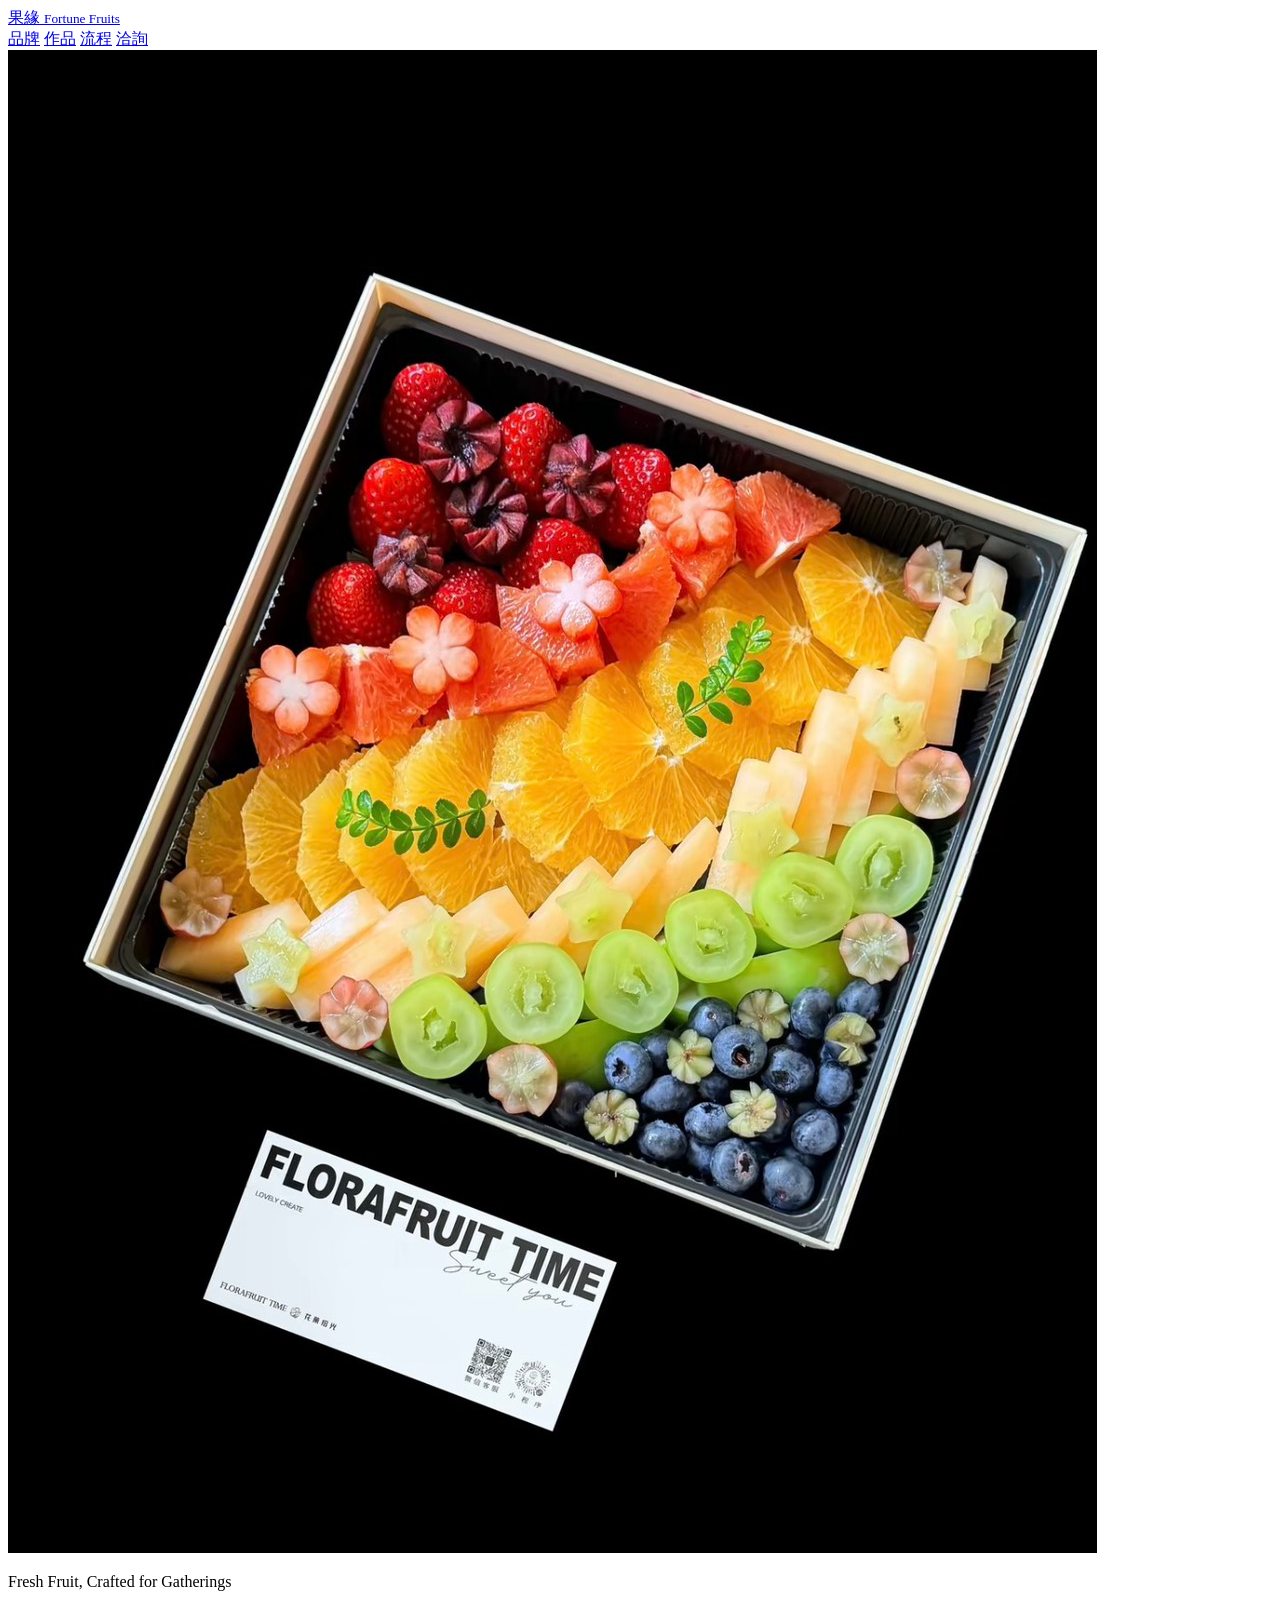
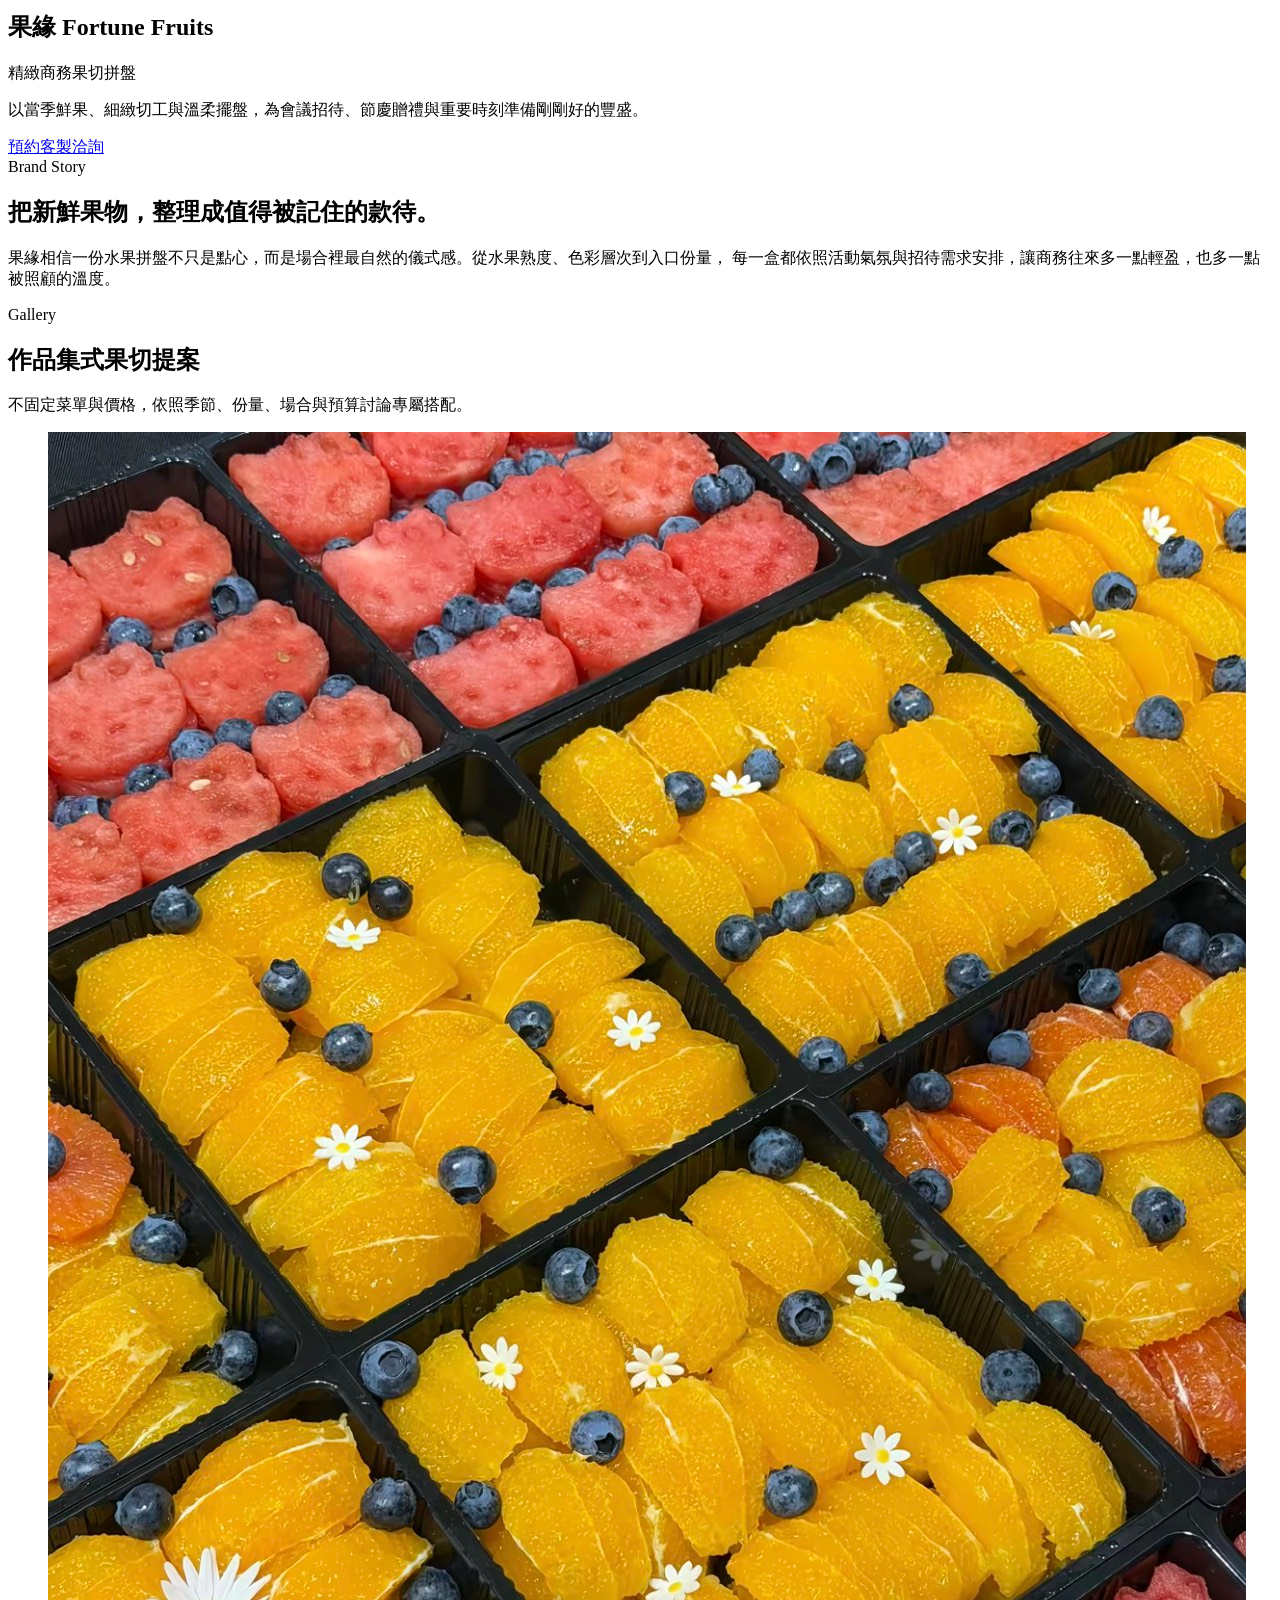
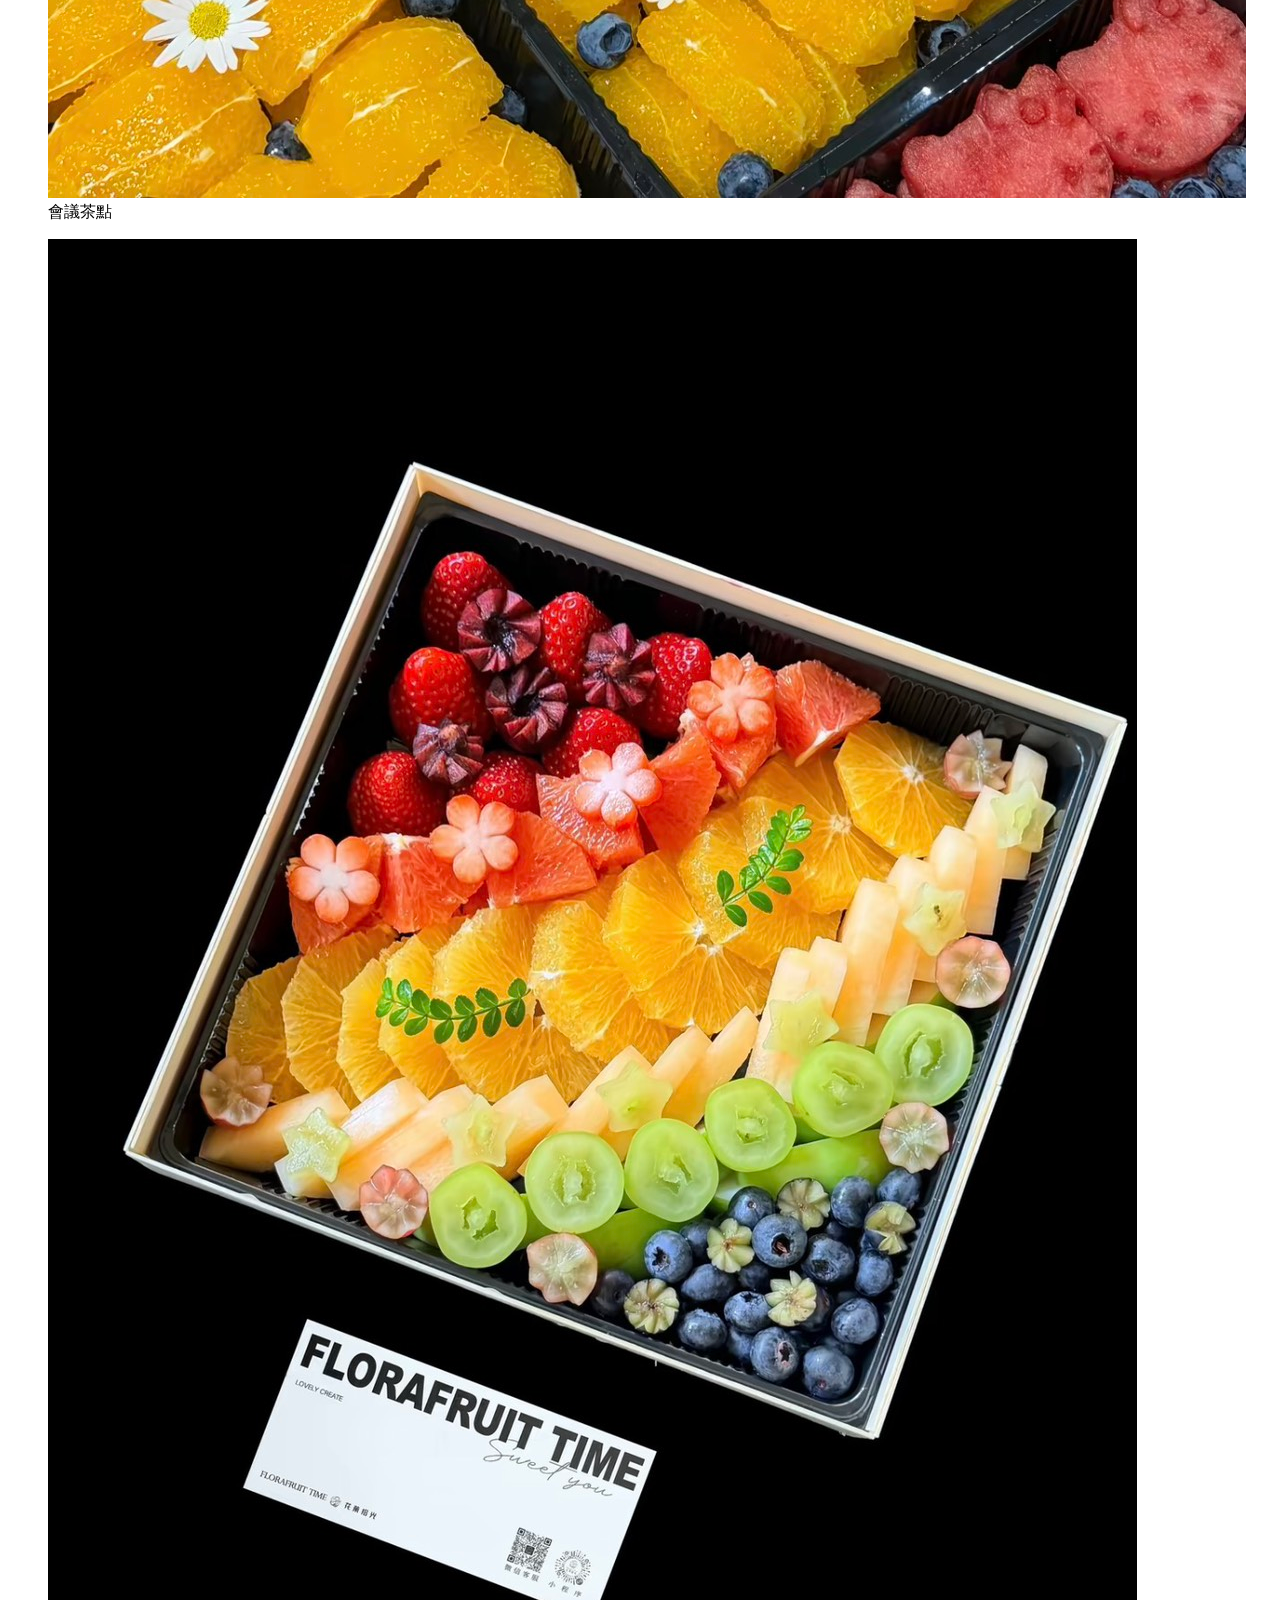
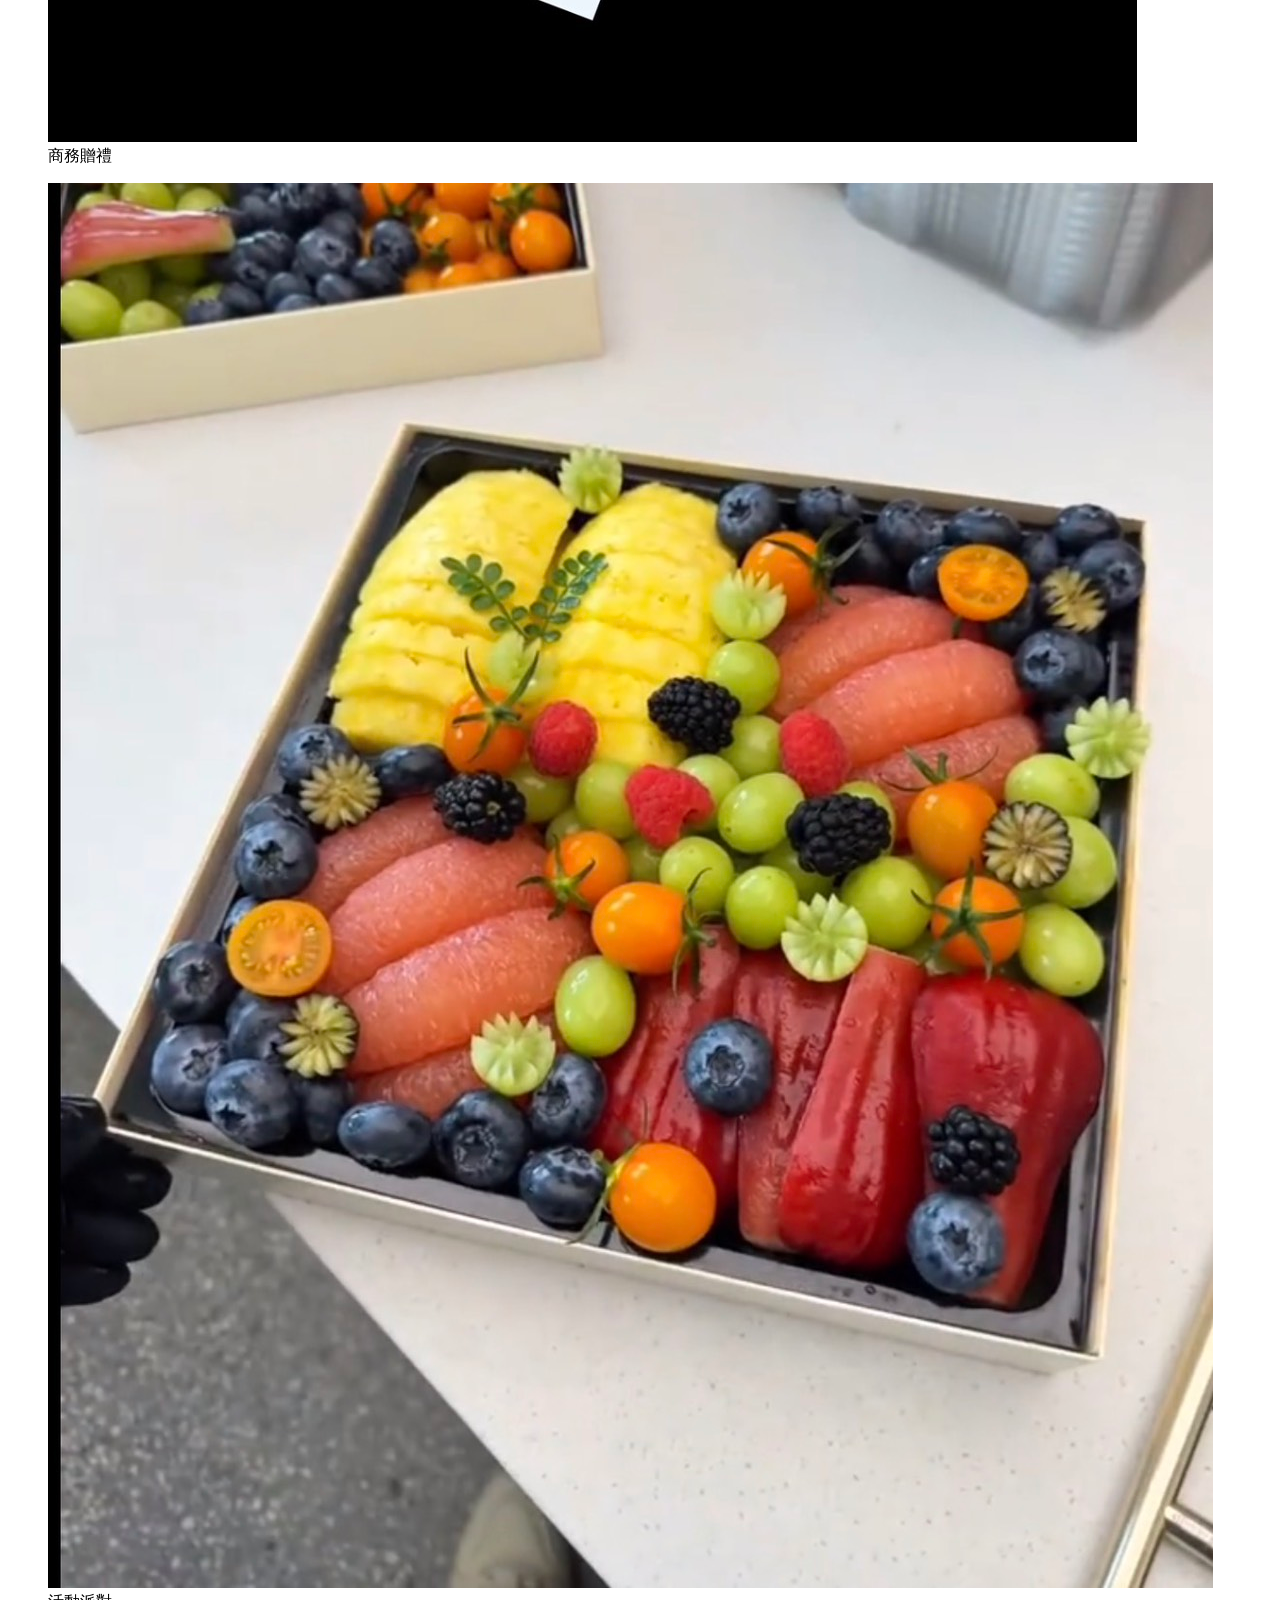
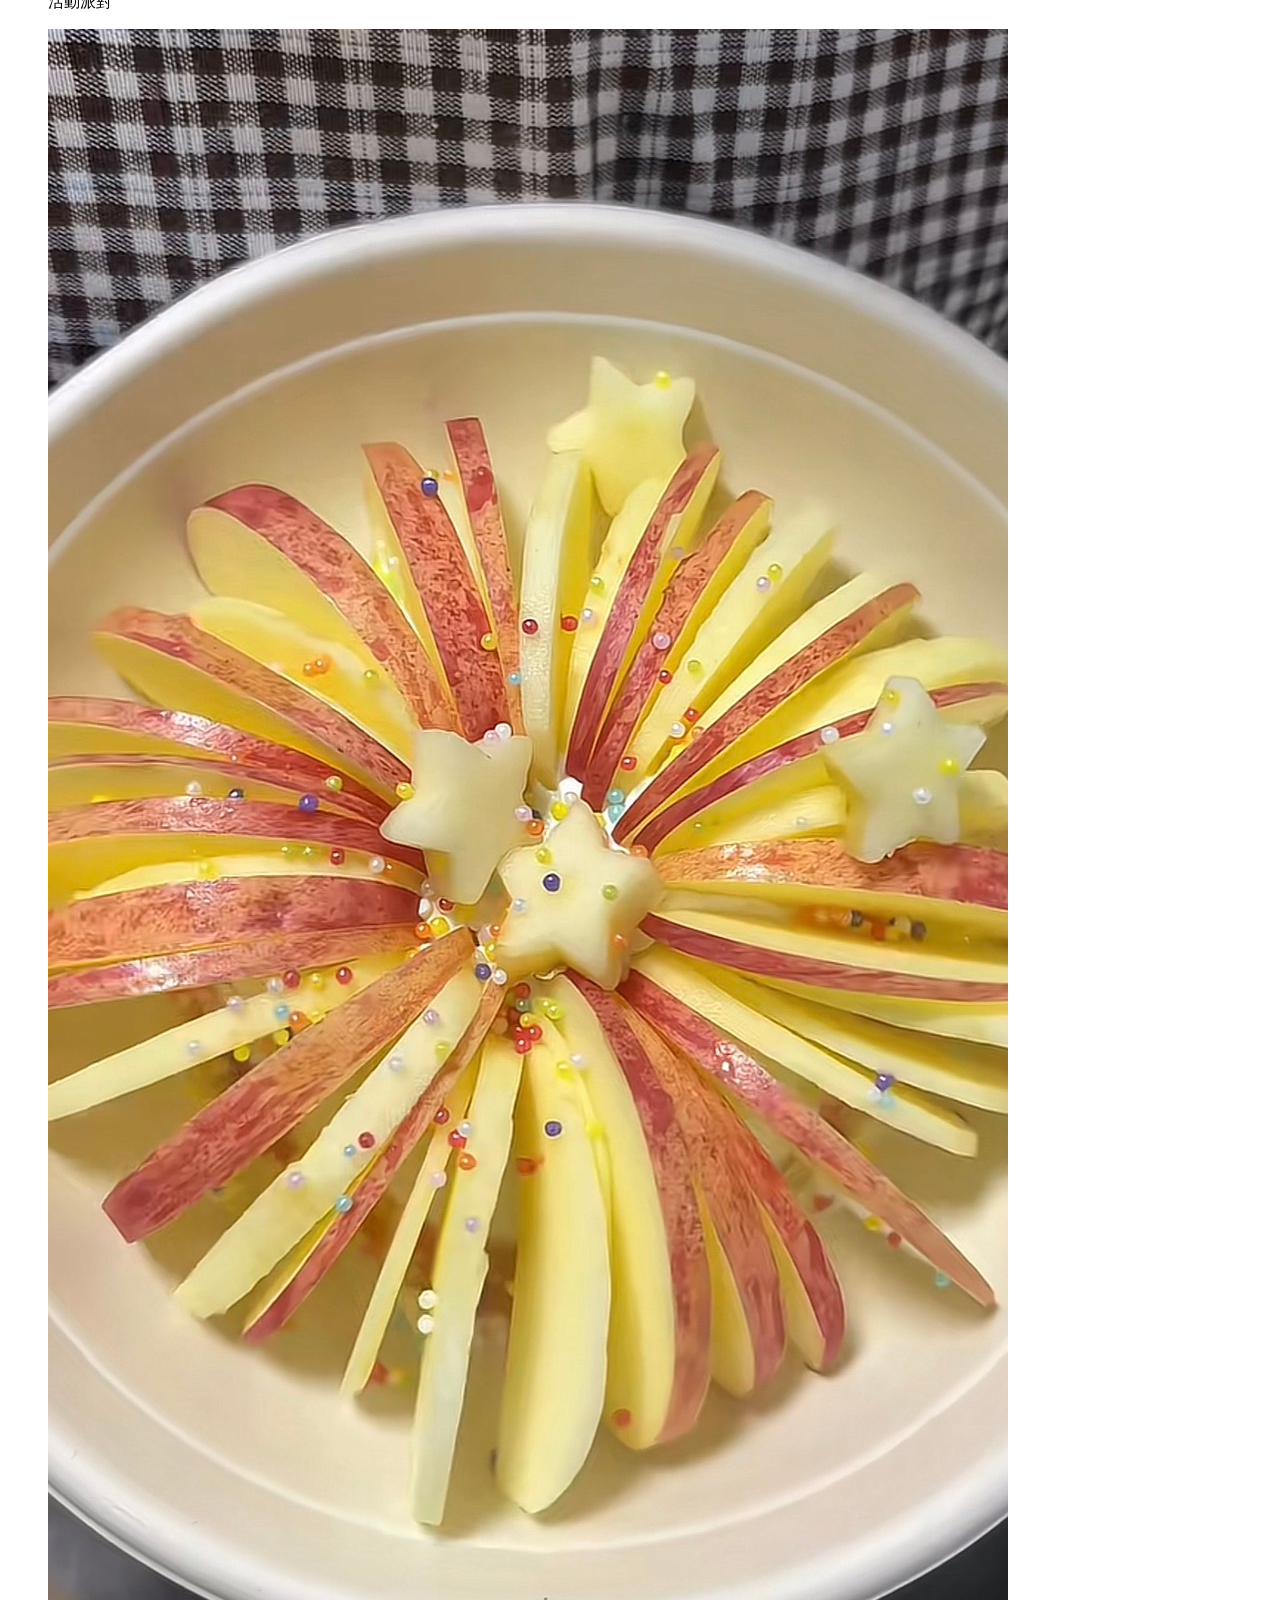
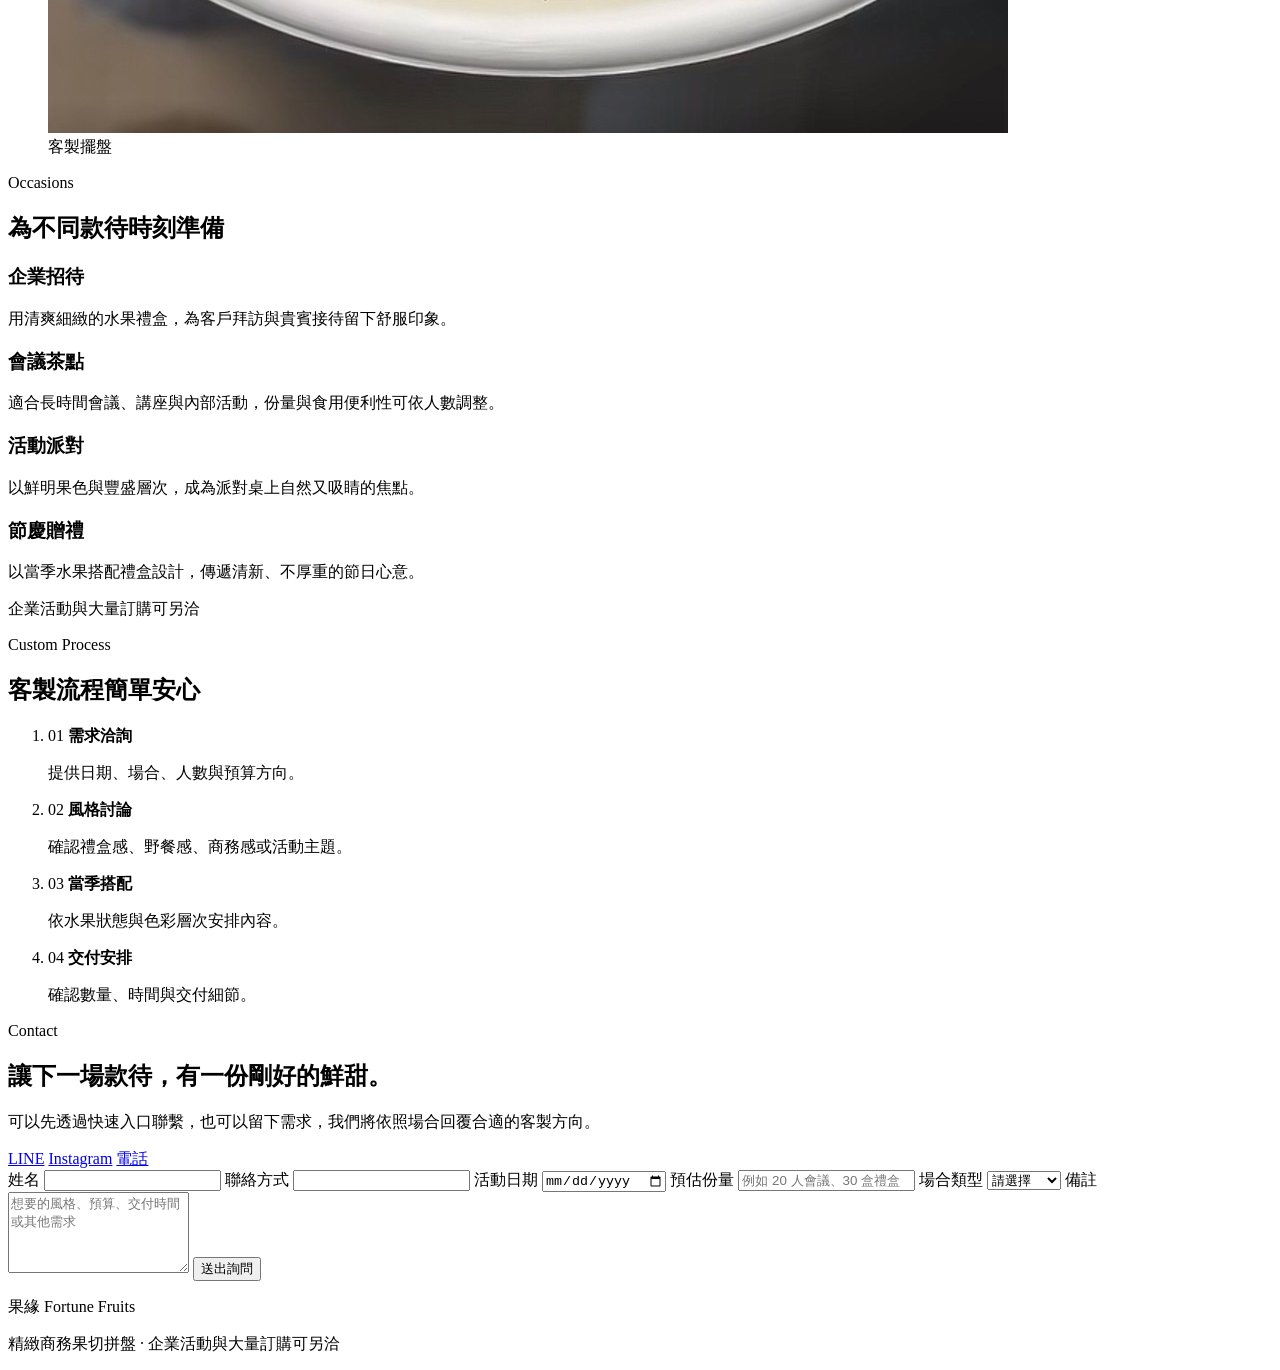
==== index.html @ 857eb334 "feat: add Fortune Fruits page structure" ====
<!doctype html>
<html lang="zh-Hant">
  <head>
    <meta charset="utf-8" />
    <meta name="viewport" content="width=device-width, initial-scale=1" />
    <meta
      name="description"
      content="果緣 Fortune Fruits 提供精緻商務果切拼盤，為企業招待、會議茶點、活動派對與節慶贈禮打造客製化水果儀式感。"
    />
    <title>果緣 Fortune Fruits | 精緻商務果切拼盤</title>
    <link rel="stylesheet" href="styles.css" />
    <script src="script.js" defer></script>
  </head>
  <body>
    <header class="site-header" aria-label="主要導覽">
      <a class="brand-mark" href="#hero" aria-label="回到首頁">
        <span>果緣</span>
        <small>Fortune Fruits</small>
      </a>
      <nav class="site-nav">
        <a href="#story">品牌</a>
        <a href="#gallery">作品</a>
        <a href="#process">流程</a>
        <a href="#contact">洽詢</a>
      </nav>
    </header>

    <main>
      <section class="hero" id="hero" aria-labelledby="hero-title">
        <div class="hero-media">
          <img src="assets/idea2.jpg" alt="精緻水果禮盒以莓果、柑橘與葡萄排列成商務果切拼盤" />
        </div>
        <div class="hero-copy">
          <p class="eyebrow">Fresh Fruit, Crafted for Gatherings</p>
          <h1 id="hero-title">果緣 Fortune Fruits</h1>
          <p class="hero-offer">精緻商務果切拼盤</p>
          <p class="hero-text">
            以當季鮮果、細緻切工與溫柔擺盤，為會議招待、節慶贈禮與重要時刻準備剛剛好的豐盛。
          </p>
          <a class="primary-action" href="#contact">預約客製洽詢</a>
        </div>
      </section>

      <section class="section story-section" id="story" aria-labelledby="story-title">
        <div class="section-kicker">Brand Story</div>
        <h2 id="story-title">把新鮮果物，整理成值得被記住的款待。</h2>
        <p>
          果緣相信一份水果拼盤不只是點心，而是場合裡最自然的儀式感。從水果熟度、色彩層次到入口份量，
          每一盒都依照活動氣氛與招待需求安排，讓商務往來多一點輕盈，也多一點被照顧的溫度。
        </p>
      </section>

      <section class="section gallery-section" id="gallery" aria-labelledby="gallery-title">
        <div class="section-kicker">Gallery</div>
        <div class="section-heading">
          <h2 id="gallery-title">作品集式果切提案</h2>
          <p>不固定菜單與價格，依照季節、份量、場合與預算討論專屬搭配。</p>
        </div>
        <div class="gallery-grid">
          <figure class="gallery-item large">
            <img src="assets/idea1.jpg" alt="多盒柑橘與西瓜果切拼盤整齊排列" />
            <figcaption>會議茶點</figcaption>
          </figure>
          <figure class="gallery-item">
            <img src="assets/idea2.jpg" alt="高級水果禮盒與品牌卡片放在黑色背景上" />
            <figcaption>商務贈禮</figcaption>
          </figure>
          <figure class="gallery-item">
            <img src="assets/idea3.jpg" alt="方形水果禮盒放滿鳳梨、葡萄、莓果與番茄" />
            <figcaption>活動派對</figcaption>
          </figure>
          <figure class="gallery-item wide">
            <img src="assets/idea4.jpg" alt="蘋果切片以花朵造型排列在餐碗中" />
            <figcaption>客製擺盤</figcaption>
          </figure>
        </div>
      </section>

      <section class="section occasions-section" id="occasions" aria-labelledby="occasions-title">
        <div class="section-kicker">Occasions</div>
        <h2 id="occasions-title">為不同款待時刻準備</h2>
        <div class="occasion-list">
          <article>
            <h3>企業招待</h3>
            <p>用清爽細緻的水果禮盒，為客戶拜訪與貴賓接待留下舒服印象。</p>
          </article>
          <article>
            <h3>會議茶點</h3>
            <p>適合長時間會議、講座與內部活動，份量與食用便利性可依人數調整。</p>
          </article>
          <article>
            <h3>活動派對</h3>
            <p>以鮮明果色與豐盛層次，成為派對桌上自然又吸睛的焦點。</p>
          </article>
          <article>
            <h3>節慶贈禮</h3>
            <p>以當季水果搭配禮盒設計，傳遞清新、不厚重的節日心意。</p>
          </article>
        </div>
        <p class="service-note">企業活動與大量訂購可另洽</p>
      </section>

      <section class="section process-section" id="process" aria-labelledby="process-title">
        <div class="section-kicker">Custom Process</div>
        <h2 id="process-title">客製流程簡單安心</h2>
        <ol class="process-list">
          <li>
            <span>01</span>
            <strong>需求洽詢</strong>
            <p>提供日期、場合、人數與預算方向。</p>
          </li>
          <li>
            <span>02</span>
            <strong>風格討論</strong>
            <p>確認禮盒感、野餐感、商務感或活動主題。</p>
          </li>
          <li>
            <span>03</span>
            <strong>當季搭配</strong>
            <p>依水果狀態與色彩層次安排內容。</p>
          </li>
          <li>
            <span>04</span>
            <strong>交付安排</strong>
            <p>確認數量、時間與交付細節。</p>
          </li>
        </ol>
      </section>

      <section class="section contact-section" id="contact" aria-labelledby="contact-title">
        <div class="contact-intro">
          <div class="section-kicker">Contact</div>
          <h2 id="contact-title">讓下一場款待，有一份剛好的鮮甜。</h2>
          <p>可以先透過快速入口聯繫，也可以留下需求，我們將依照場合回覆合適的客製方向。</p>
          <div class="quick-links" aria-label="快速聯絡方式">
            <a href="https://line.me/R/ti/p/@fortune-fruits">LINE</a>
            <a href="https://www.instagram.com/fortune.fruits">Instagram</a>
            <a href="tel:+886900000000">電話</a>
          </div>
        </div>

        <form class="contact-form" novalidate>
          <label>
            姓名
            <input type="text" name="name" autocomplete="name" required />
            <span class="field-error" data-error-for="name"></span>
          </label>
          <label>
            聯絡方式
            <input type="text" name="contact" autocomplete="tel email" required />
            <span class="field-error" data-error-for="contact"></span>
          </label>
          <label>
            活動日期
            <input type="date" name="eventDate" required />
            <span class="field-error" data-error-for="eventDate"></span>
          </label>
          <label>
            預估份量
            <input type="text" name="quantity" placeholder="例如 20 人會議、30 盒禮盒" required />
            <span class="field-error" data-error-for="quantity"></span>
          </label>
          <label>
            場合類型
            <select name="occasion" required>
              <option value="">請選擇</option>
              <option>企業招待</option>
              <option>會議茶點</option>
              <option>活動派對</option>
              <option>節慶贈禮</option>
              <option>其他客製</option>
            </select>
            <span class="field-error" data-error-for="occasion"></span>
          </label>
          <label class="full">
            備註
            <textarea name="notes" rows="5" placeholder="想要的風格、預算、交付時間或其他需求"></textarea>
          </label>
          <button type="submit">送出詢問</button>
          <p class="form-status" id="formStatus" role="status" aria-live="polite"></p>
        </form>
      </section>
    </main>

    <footer class="site-footer">
      <p>果緣 Fortune Fruits</p>
      <p>精緻商務果切拼盤 · 企業活動與大量訂購可另洽</p>
    </footer>
  </body>
</html>
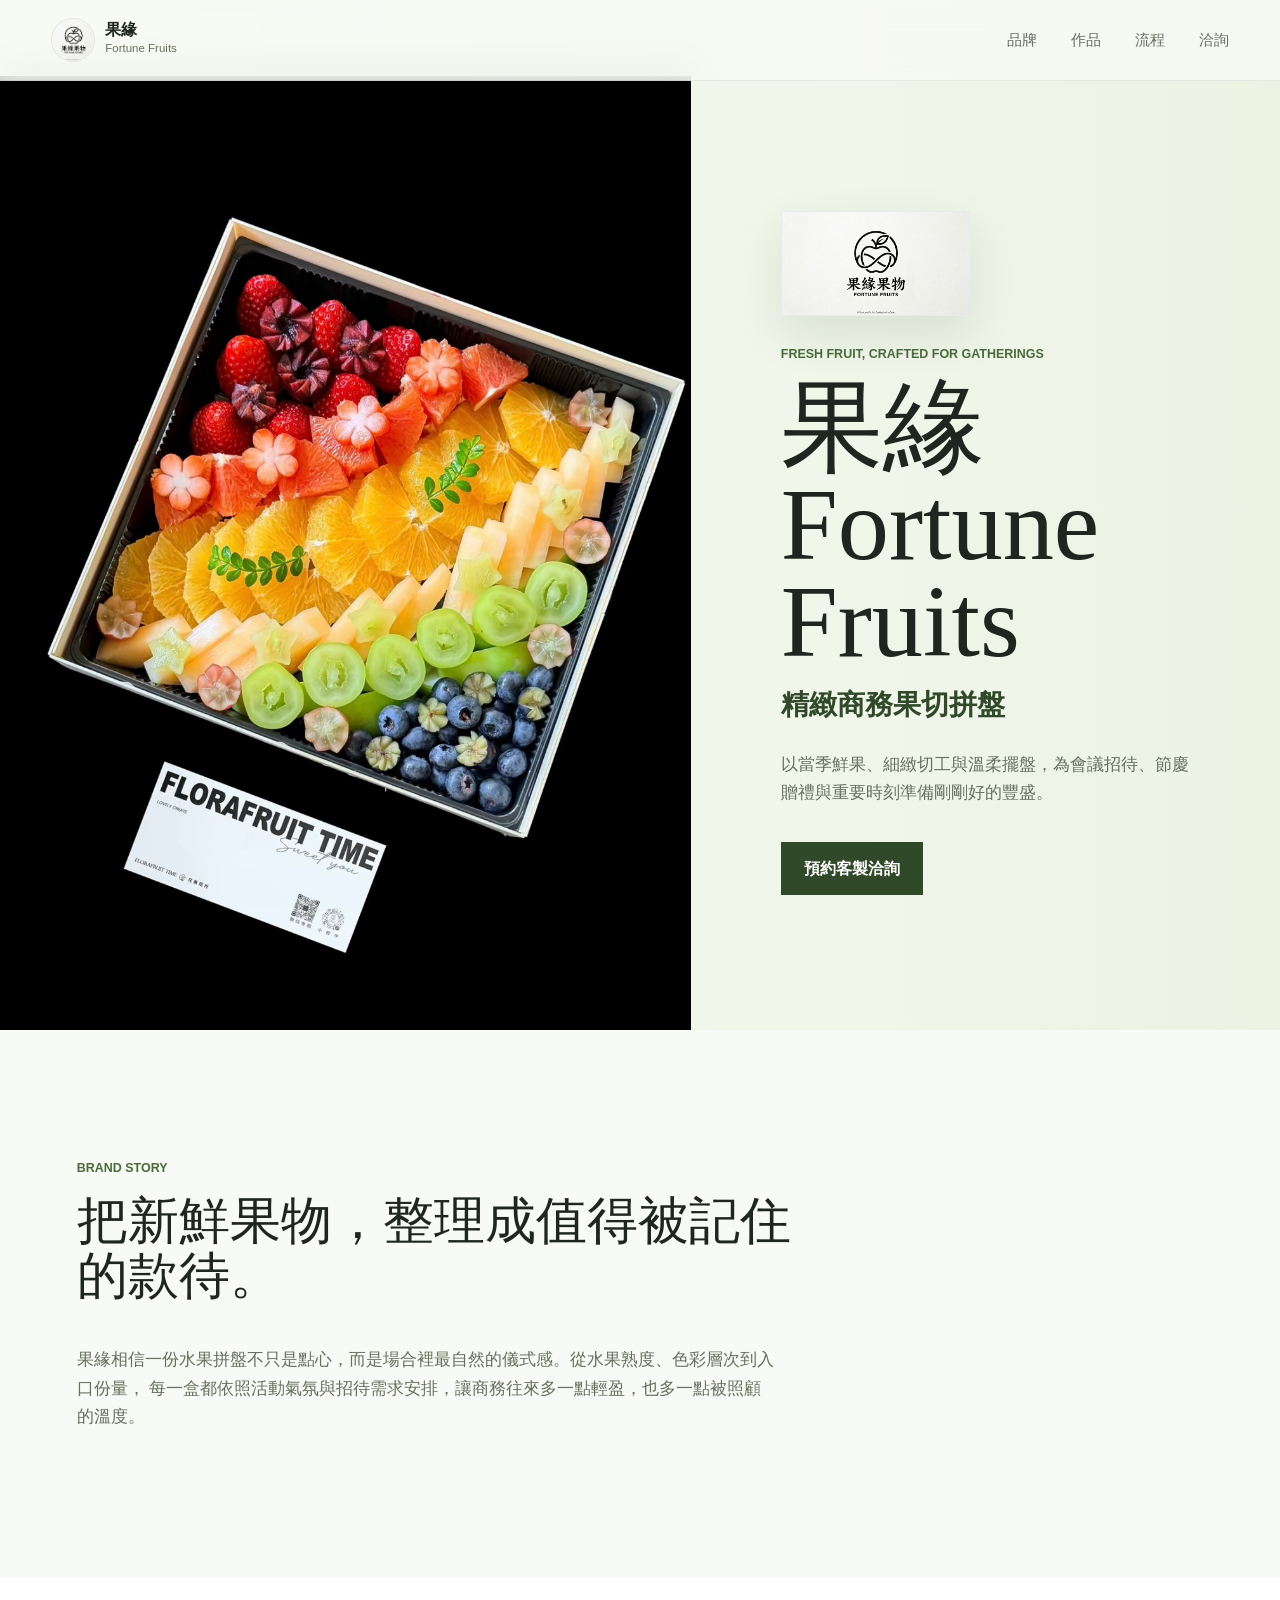
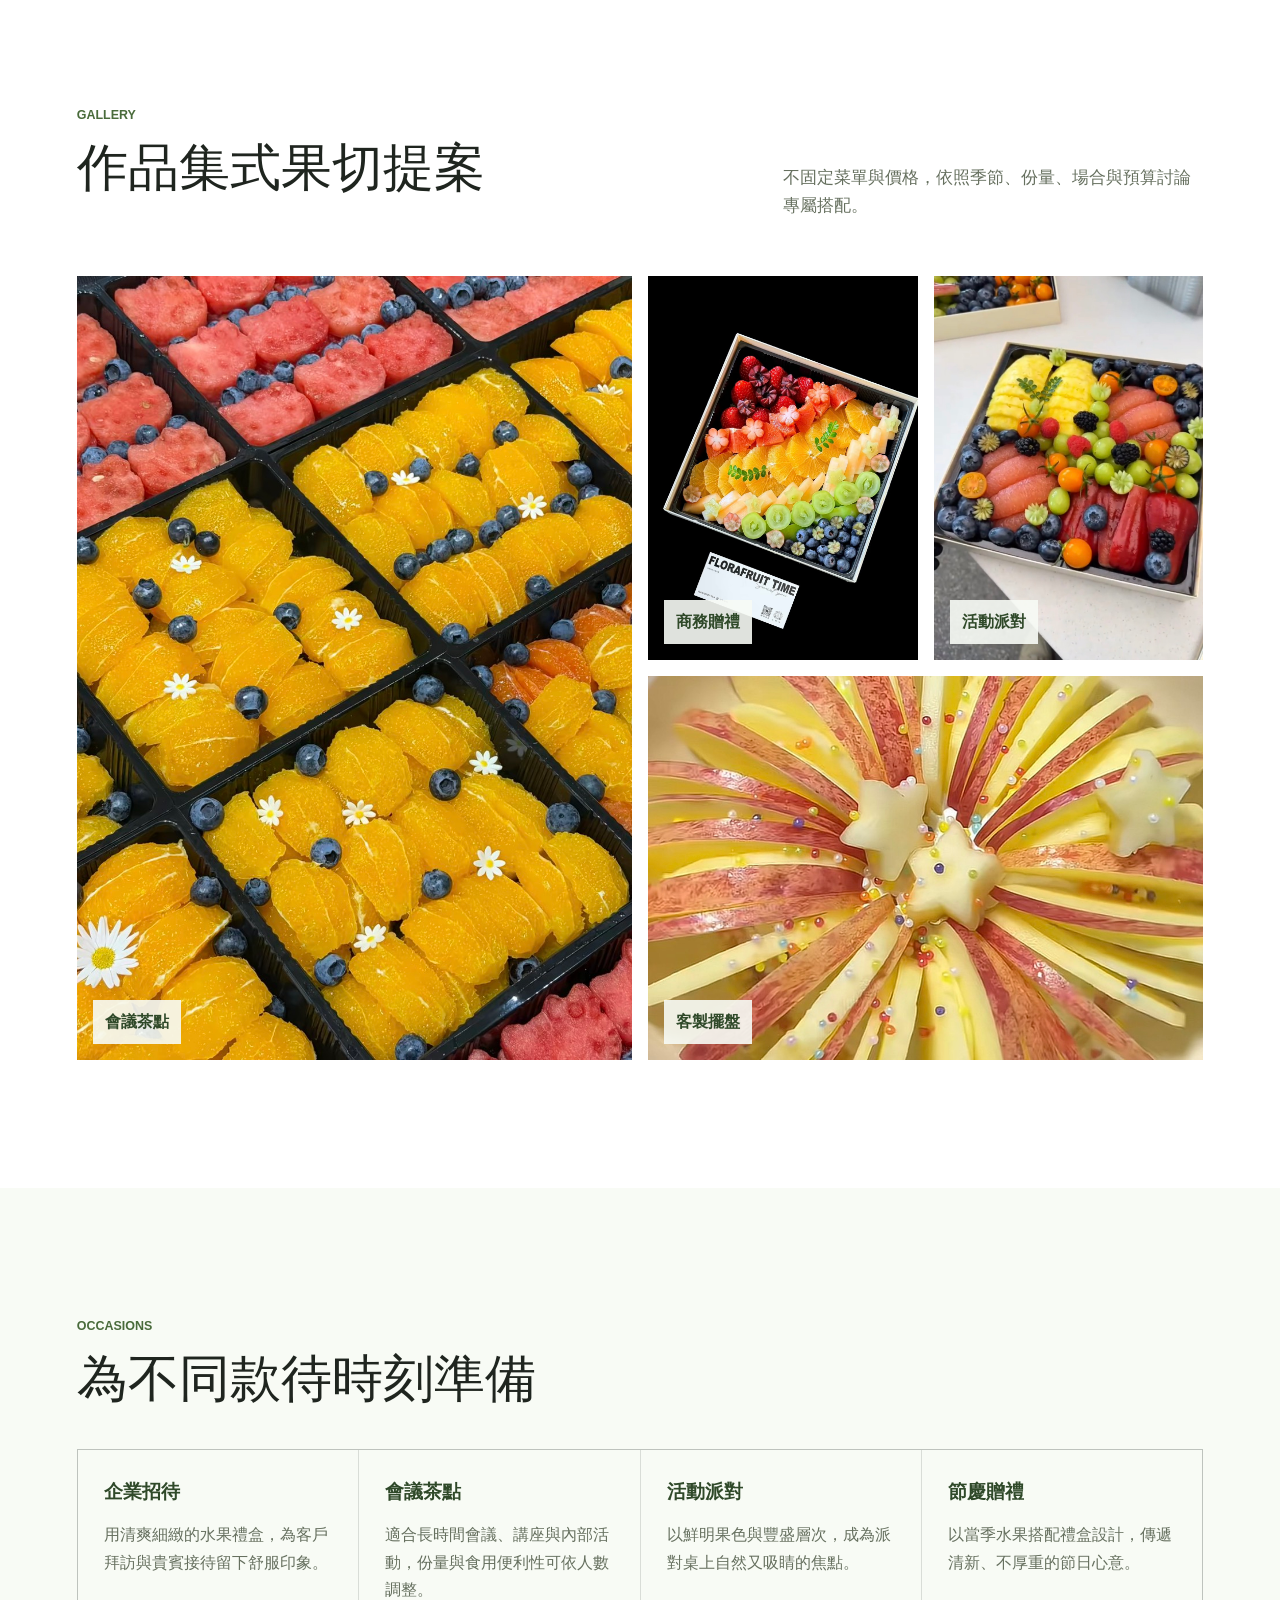
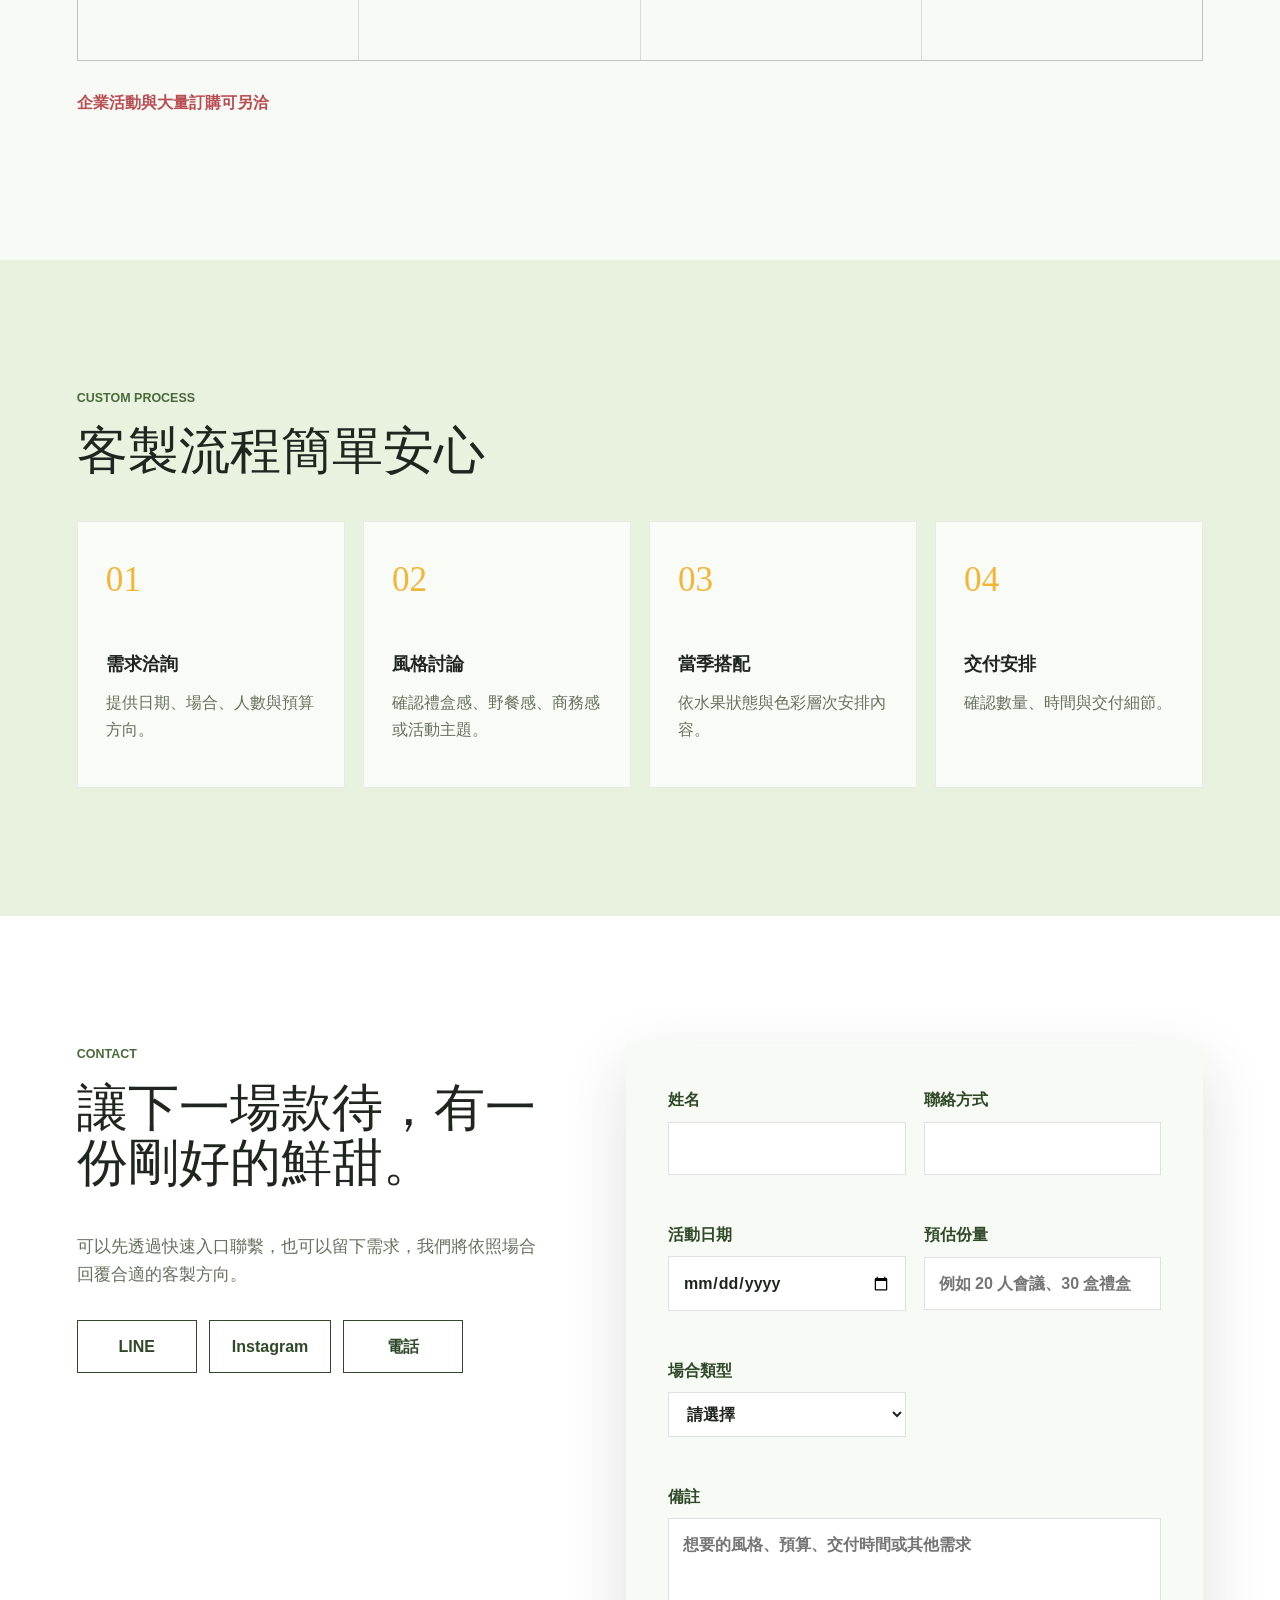
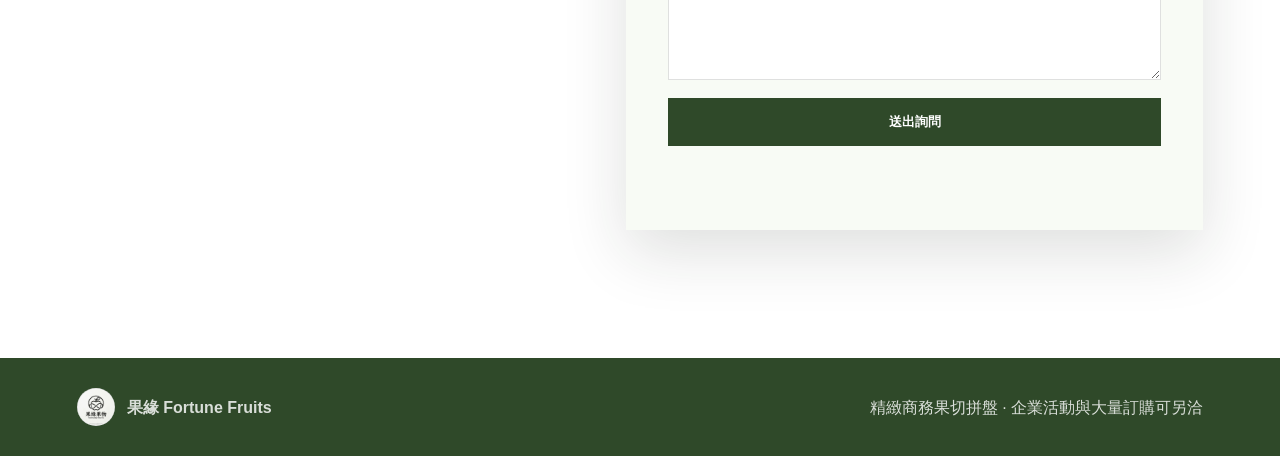
==== commit 1e4db3aa: "feat: add Fortune Fruits logo to site" ====
--- a/index.html
+++ b/index.html
@@ -14,8 +14,11 @@
   <body>
     <header class="site-header" aria-label="主要導覽">
       <a class="brand-mark" href="#hero" aria-label="回到首頁">
-        <span>果緣</span>
-        <small>Fortune Fruits</small>
+        <img class="brand-logo" src="assets/main-icon.jpg" alt="果緣 Fortune Fruits 標誌" />
+        <span>
+          <strong>果緣</strong>
+          <small>Fortune Fruits</small>
+        </span>
       </a>
       <nav class="site-nav">
         <a href="#story">品牌</a>
@@ -31,6 +34,7 @@
           <img src="assets/idea2.jpg" alt="精緻水果禮盒以莓果、柑橘與葡萄排列成商務果切拼盤" />
         </div>
         <div class="hero-copy">
+          <img class="hero-logo" src="assets/main-icon.jpg" alt="果緣 Fortune Fruits 品牌標誌" />
           <p class="eyebrow">Fresh Fruit, Crafted for Gatherings</p>
           <h1 id="hero-title">果緣 Fortune Fruits</h1>
           <p class="hero-offer">精緻商務果切拼盤</p>
@@ -183,7 +187,10 @@
     </main>
 
     <footer class="site-footer">
-      <p>果緣 Fortune Fruits</p>
+      <p class="footer-brand">
+        <img class="brand-logo" src="assets/main-icon.jpg" alt="" />
+        <span>果緣 Fortune Fruits</span>
+      </p>
       <p>精緻商務果切拼盤 · 企業活動與大量訂購可另洽</p>
     </footer>
   </body>
--- a/styles.css
+++ b/styles.css
@@ -0,0 +1,522 @@
+:root {
+  --paper: #f8fbf5;
+  --cream: #e9f1df;
+  --ink: #1f251f;
+  --muted: #66705f;
+  --leaf: #496b3b;
+  --leaf-dark: #2f4929;
+  --citrus: #f3b536;
+  --berry: #b94b52;
+  --line: rgba(31, 37, 31, 0.14);
+  --shadow: 0 22px 60px rgba(31, 37, 31, 0.14);
+}
+
+* {
+  box-sizing: border-box;
+}
+
+html {
+  scroll-behavior: smooth;
+}
+
+body {
+  margin: 0;
+  background: var(--paper);
+  color: var(--ink);
+  font-family: "Noto Sans TC", "Microsoft JhengHei", "PingFang TC", Arial, sans-serif;
+  line-height: 1.7;
+}
+
+img {
+  display: block;
+  width: 100%;
+  height: 100%;
+  object-fit: cover;
+}
+
+a {
+  color: inherit;
+  text-decoration: none;
+}
+
+.site-header {
+  position: fixed;
+  top: 0;
+  left: 0;
+  right: 0;
+  z-index: 20;
+  display: flex;
+  align-items: center;
+  justify-content: space-between;
+  gap: 24px;
+  padding: 18px clamp(20px, 4vw, 56px);
+  background: rgba(248, 251, 245, 0.82);
+  border-bottom: 1px solid rgba(31, 37, 31, 0.08);
+  backdrop-filter: blur(18px);
+}
+
+.brand-mark {
+  display: flex;
+  align-items: center;
+  gap: 10px;
+  font-weight: 700;
+  letter-spacing: 0;
+}
+
+.brand-mark span {
+  display: grid;
+  gap: 0;
+}
+
+.brand-mark strong {
+  line-height: 1.1;
+}
+
+.brand-mark small {
+  color: var(--muted);
+  font-size: 0.72rem;
+  font-weight: 500;
+}
+
+.brand-logo {
+  width: 44px;
+  height: 44px;
+  object-fit: cover;
+  object-position: center 36%;
+  border-radius: 50%;
+  background: #fff;
+  border: 1px solid rgba(31, 37, 31, 0.12);
+}
+
+.site-nav {
+  display: flex;
+  align-items: center;
+  gap: clamp(14px, 3vw, 34px);
+  color: var(--muted);
+  font-size: 0.94rem;
+}
+
+.site-nav a:hover,
+.site-nav a:focus-visible {
+  color: var(--leaf-dark);
+}
+
+.hero {
+  min-height: 94vh;
+  display: grid;
+  grid-template-columns: minmax(0, 1.08fr) minmax(340px, 0.92fr);
+  align-items: stretch;
+  padding-top: 76px;
+  background: linear-gradient(90deg, rgba(248, 251, 245, 0.2), rgba(233, 241, 223, 0.82));
+}
+
+.hero-media {
+  min-height: 620px;
+  overflow: hidden;
+}
+
+.hero-copy {
+  display: flex;
+  flex-direction: column;
+  justify-content: center;
+  align-items: flex-start;
+  padding: clamp(40px, 7vw, 92px);
+}
+
+.hero-logo {
+  width: clamp(118px, 16vw, 190px);
+  height: auto;
+  margin-bottom: 28px;
+  object-fit: contain;
+  background: rgba(255, 255, 255, 0.72);
+  border: 1px solid rgba(31, 37, 31, 0.08);
+  box-shadow: 0 18px 46px rgba(31, 37, 31, 0.1);
+}
+
+.eyebrow,
+.section-kicker {
+  margin: 0 0 14px;
+  color: var(--leaf);
+  font-size: 0.78rem;
+  font-weight: 700;
+  letter-spacing: 0;
+  text-transform: uppercase;
+}
+
+h1,
+h2,
+h3,
+p {
+  margin-top: 0;
+}
+
+h1 {
+  margin-bottom: 10px;
+  font-family: Georgia, "Times New Roman", serif;
+  font-size: clamp(3rem, 8vw, 7.2rem);
+  line-height: 0.95;
+  font-weight: 500;
+  letter-spacing: 0;
+}
+
+.hero-offer {
+  margin-bottom: 22px;
+  color: var(--leaf-dark);
+  font-size: clamp(1.2rem, 2.2vw, 1.8rem);
+  font-weight: 700;
+}
+
+.hero-text {
+  max-width: 520px;
+  margin-bottom: 34px;
+  color: var(--muted);
+  font-size: 1.05rem;
+}
+
+.primary-action,
+.quick-links a,
+.contact-form button {
+  display: inline-flex;
+  min-height: 48px;
+  align-items: center;
+  justify-content: center;
+  border: 1px solid var(--leaf-dark);
+  background: var(--leaf-dark);
+  color: #fff;
+  padding: 12px 22px;
+  font-weight: 700;
+  transition: transform 180ms ease, background 180ms ease, color 180ms ease;
+}
+
+.primary-action:hover,
+.quick-links a:hover,
+.contact-form button:hover {
+  transform: translateY(-2px);
+  background: var(--ink);
+}
+
+.section {
+  padding: clamp(72px, 10vw, 132px) clamp(20px, 6vw, 86px);
+}
+
+.story-section {
+  max-width: 980px;
+}
+
+.story-section h2,
+.section-heading h2,
+.occasions-section h2,
+.process-section h2,
+.contact-intro h2 {
+  max-width: 760px;
+  font-family: Georgia, "Times New Roman", serif;
+  font-size: clamp(2rem, 4vw, 4.4rem);
+  line-height: 1.08;
+  font-weight: 500;
+  letter-spacing: 0;
+}
+
+.story-section p,
+.section-heading p,
+.contact-intro p {
+  max-width: 700px;
+  color: var(--muted);
+  font-size: 1.05rem;
+}
+
+.gallery-section {
+  background: #fff;
+}
+
+.section-heading {
+  display: grid;
+  grid-template-columns: minmax(0, 1fr) minmax(260px, 420px);
+  gap: 32px;
+  align-items: end;
+  margin-bottom: 38px;
+}
+
+.gallery-grid {
+  display: grid;
+  grid-template-columns: repeat(4, minmax(0, 1fr));
+  grid-auto-rows: minmax(220px, 30vw);
+  gap: 16px;
+}
+
+.gallery-item {
+  position: relative;
+  min-height: 260px;
+  margin: 0;
+  overflow: hidden;
+  background: var(--cream);
+}
+
+.gallery-item.large {
+  grid-column: span 2;
+  grid-row: span 2;
+}
+
+.gallery-item.wide {
+  grid-column: span 2;
+}
+
+.gallery-item figcaption {
+  position: absolute;
+  left: 16px;
+  bottom: 16px;
+  background: rgba(248, 251, 245, 0.9);
+  color: var(--leaf-dark);
+  padding: 8px 12px;
+  font-weight: 700;
+}
+
+.occasions-section {
+  background: var(--paper);
+}
+
+.occasion-list {
+  display: grid;
+  grid-template-columns: repeat(4, minmax(0, 1fr));
+  gap: 1px;
+  margin-top: 34px;
+  border: 1px solid var(--line);
+  background: var(--line);
+}
+
+.occasion-list article {
+  min-height: 210px;
+  padding: 26px;
+  background: var(--paper);
+}
+
+.occasion-list h3 {
+  margin-bottom: 14px;
+  color: var(--leaf-dark);
+}
+
+.occasion-list p,
+.process-list p {
+  color: var(--muted);
+}
+
+.service-note {
+  margin-top: 28px;
+  color: var(--berry);
+  font-weight: 700;
+}
+
+.process-section {
+  background: var(--cream);
+}
+
+.process-list {
+  display: grid;
+  grid-template-columns: repeat(4, minmax(0, 1fr));
+  gap: 18px;
+  padding: 0;
+  margin: 38px 0 0;
+  list-style: none;
+}
+
+.process-list li {
+  min-height: 230px;
+  padding: 28px;
+  background: rgba(255, 255, 255, 0.72);
+  border: 1px solid rgba(31, 37, 31, 0.08);
+}
+
+.process-list span {
+  display: block;
+  margin-bottom: 38px;
+  color: var(--citrus);
+  font-family: Georgia, "Times New Roman", serif;
+  font-size: 2.2rem;
+}
+
+.process-list strong {
+  display: block;
+  margin-bottom: 10px;
+  font-size: 1.15rem;
+}
+
+.contact-section {
+  display: grid;
+  grid-template-columns: minmax(0, 0.9fr) minmax(320px, 1.1fr);
+  gap: clamp(36px, 6vw, 80px);
+  background: #fff;
+}
+
+.quick-links {
+  display: flex;
+  flex-wrap: wrap;
+  gap: 12px;
+  margin-top: 30px;
+}
+
+.quick-links a {
+  min-width: 120px;
+  background: transparent;
+  color: var(--leaf-dark);
+}
+
+.quick-links a:hover {
+  color: #fff;
+}
+
+.contact-form {
+  display: grid;
+  grid-template-columns: repeat(2, minmax(0, 1fr));
+  gap: 18px;
+  padding: clamp(24px, 4vw, 42px);
+  background: var(--paper);
+  box-shadow: var(--shadow);
+}
+
+.contact-form label {
+  display: grid;
+  gap: 8px;
+  color: var(--leaf-dark);
+  font-weight: 700;
+}
+
+.contact-form .full {
+  grid-column: 1 / -1;
+}
+
+.contact-form input,
+.contact-form select,
+.contact-form textarea {
+  width: 100%;
+  border: 1px solid var(--line);
+  background: #fff;
+  color: var(--ink);
+  font: inherit;
+  padding: 12px 14px;
+}
+
+.contact-form input:focus,
+.contact-form select:focus,
+.contact-form textarea:focus {
+  outline: 2px solid rgba(73, 107, 59, 0.28);
+  border-color: var(--leaf);
+}
+
+.contact-form button,
+.form-status {
+  grid-column: 1 / -1;
+}
+
+.field-error {
+  min-height: 20px;
+  color: #a33b3f;
+  font-size: 0.86rem;
+  font-weight: 500;
+}
+
+.form-status {
+  min-height: 24px;
+  margin: 0;
+  color: var(--leaf-dark);
+  font-weight: 700;
+}
+
+.site-footer {
+  display: flex;
+  align-items: center;
+  justify-content: space-between;
+  gap: 24px;
+  padding: 30px clamp(20px, 6vw, 86px);
+  background: var(--leaf-dark);
+  color: rgba(255, 255, 255, 0.82);
+}
+
+.site-footer p {
+  margin: 0;
+}
+
+.footer-brand {
+  display: flex;
+  align-items: center;
+  gap: 12px;
+  font-weight: 700;
+}
+
+.footer-brand .brand-logo {
+  width: 38px;
+  height: 38px;
+}
+
+@media (max-width: 980px) {
+  .hero,
+  .contact-section,
+  .section-heading {
+    grid-template-columns: 1fr;
+  }
+
+  .hero-media {
+    min-height: 54vh;
+  }
+
+  .hero-copy {
+    padding-top: 44px;
+  }
+
+  .gallery-grid,
+  .occasion-list,
+  .process-list {
+    grid-template-columns: repeat(2, minmax(0, 1fr));
+  }
+}
+
+@media (max-width: 760px) {
+  .site-header {
+    position: static;
+    align-items: flex-start;
+    padding: 16px 18px;
+  }
+
+  .site-nav {
+    gap: 12px;
+    font-size: 0.88rem;
+  }
+
+  .brand-logo {
+    width: 38px;
+    height: 38px;
+  }
+
+  .hero {
+    min-height: auto;
+    padding-top: 0;
+  }
+
+  .hero-media {
+    min-height: 48vh;
+  }
+
+  .gallery-grid,
+  .occasion-list,
+  .process-list,
+  .contact-form {
+    grid-template-columns: 1fr;
+  }
+
+  .gallery-item.large,
+  .gallery-item.wide {
+    grid-column: auto;
+    grid-row: auto;
+  }
+
+  .gallery-item {
+    aspect-ratio: 4 / 5;
+    min-height: 0;
+  }
+
+  .contact-form {
+    padding: 16px;
+  }
+
+  .site-footer {
+    display: grid;
+  }
+}
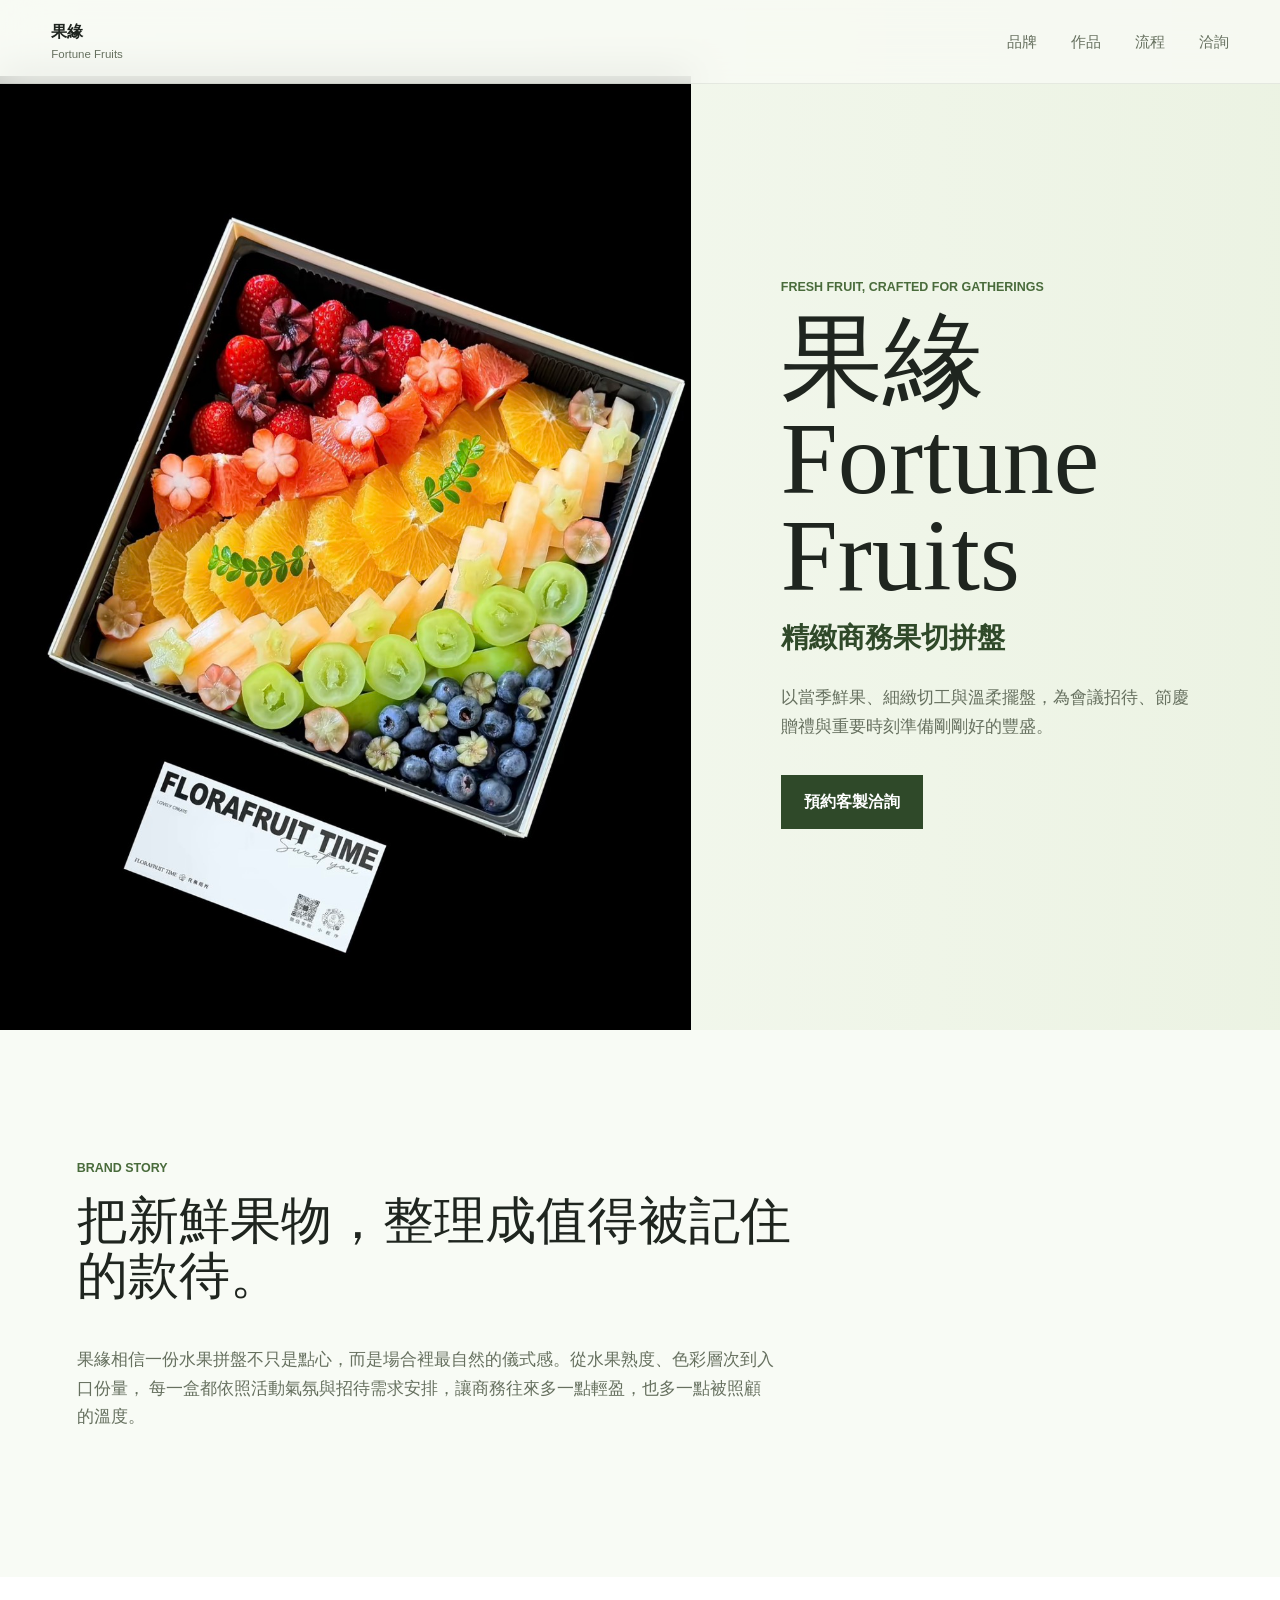
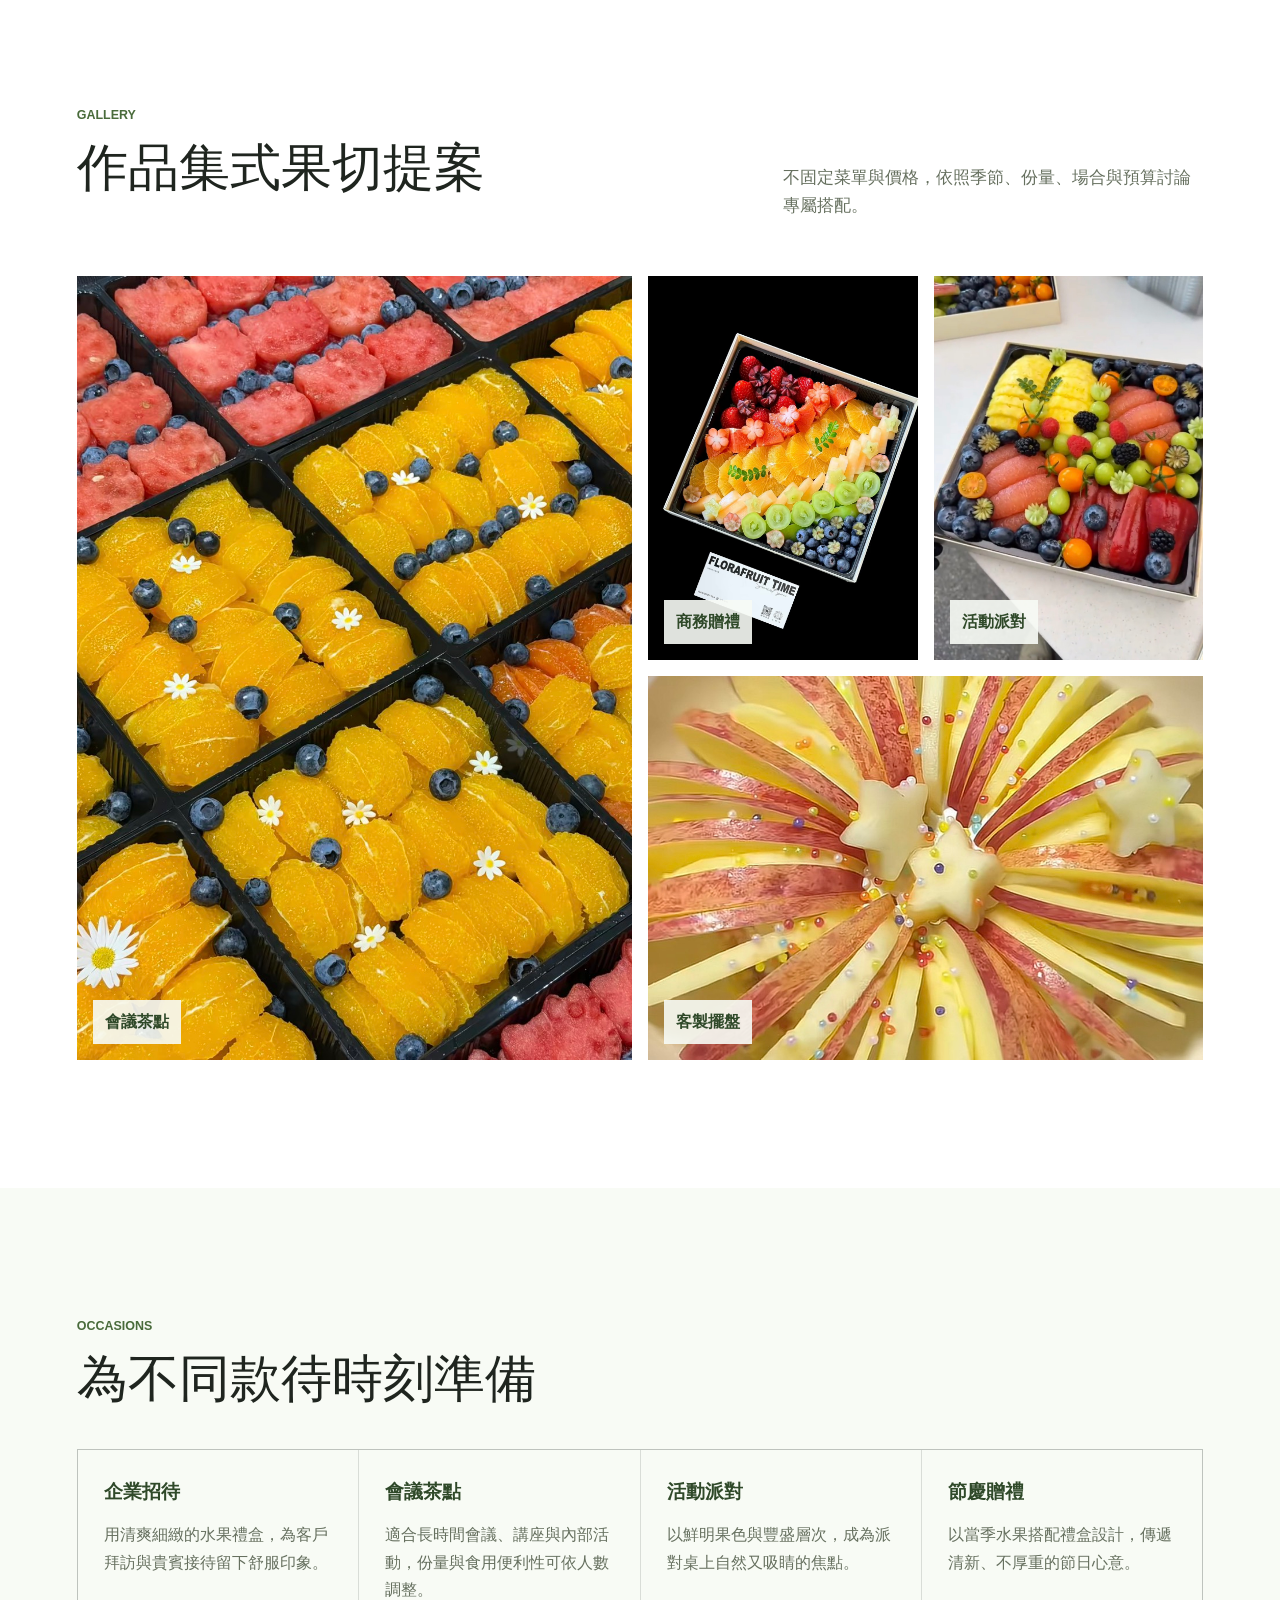
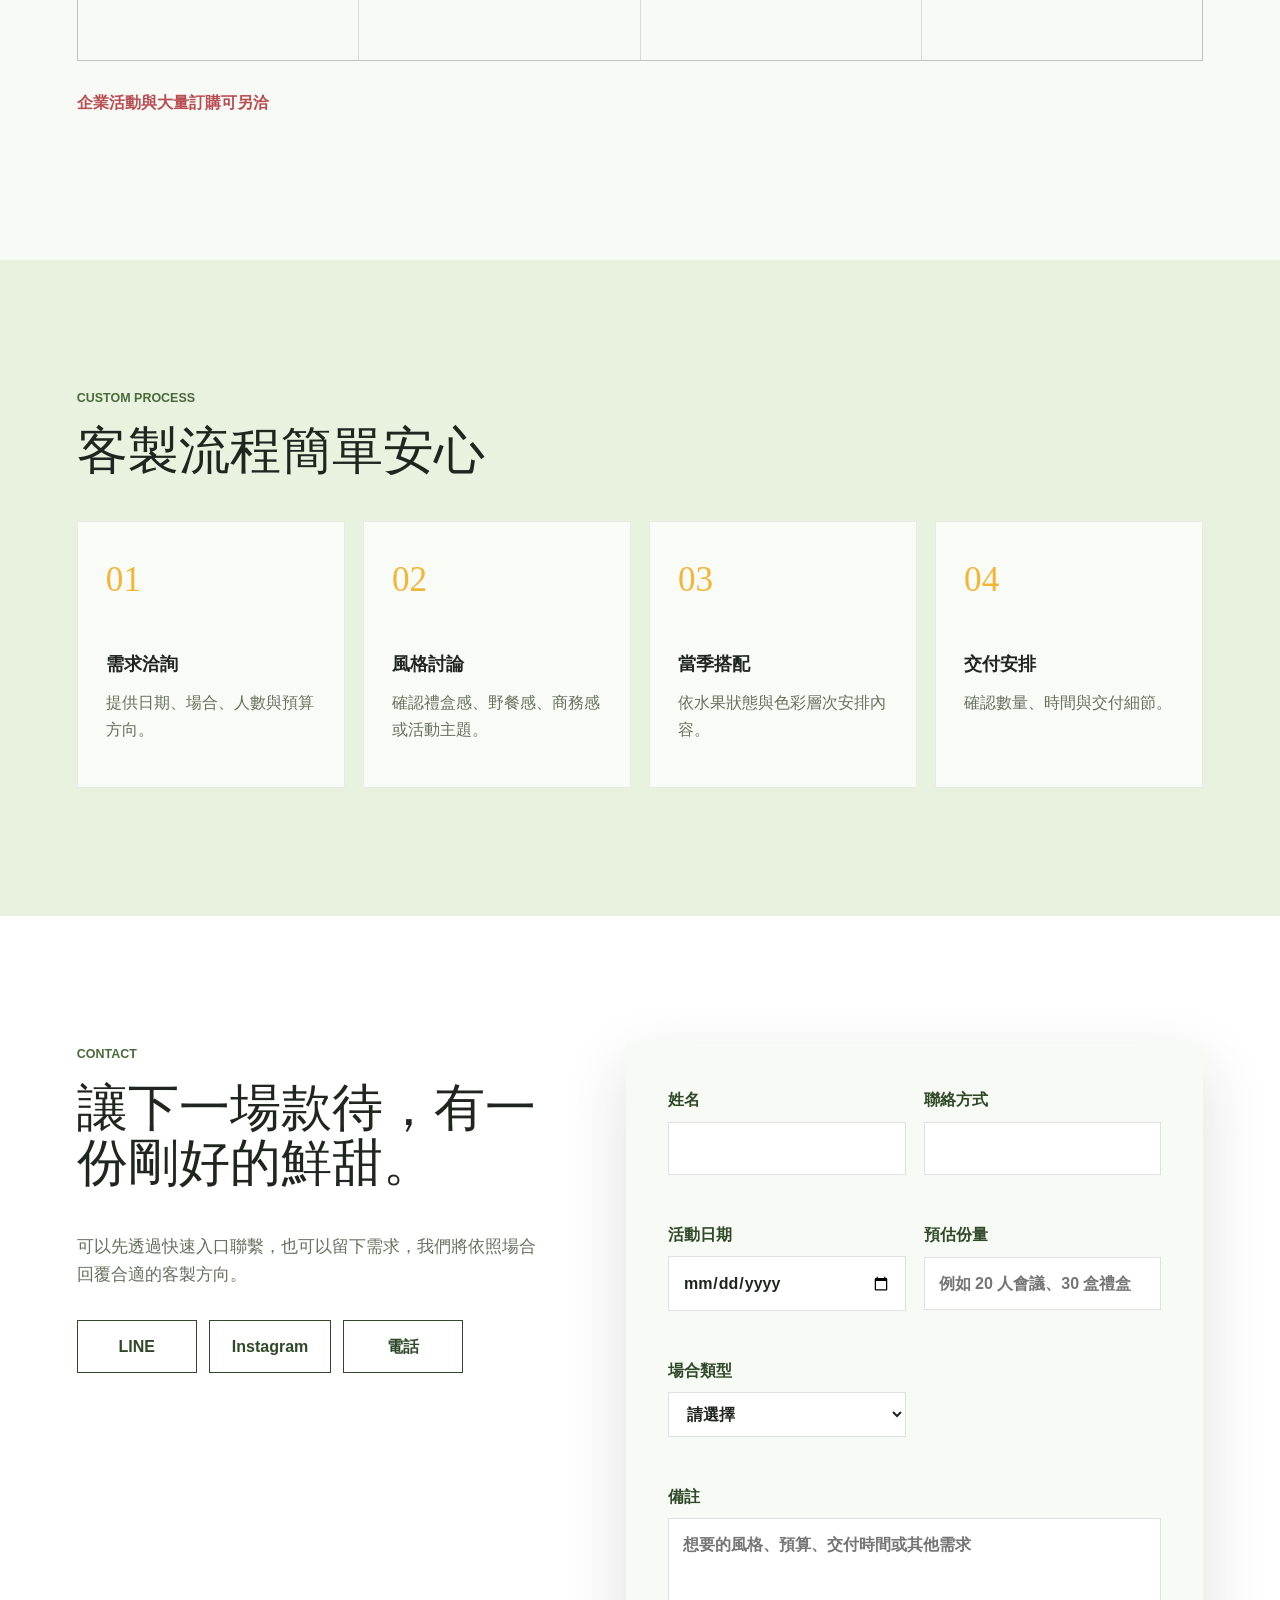
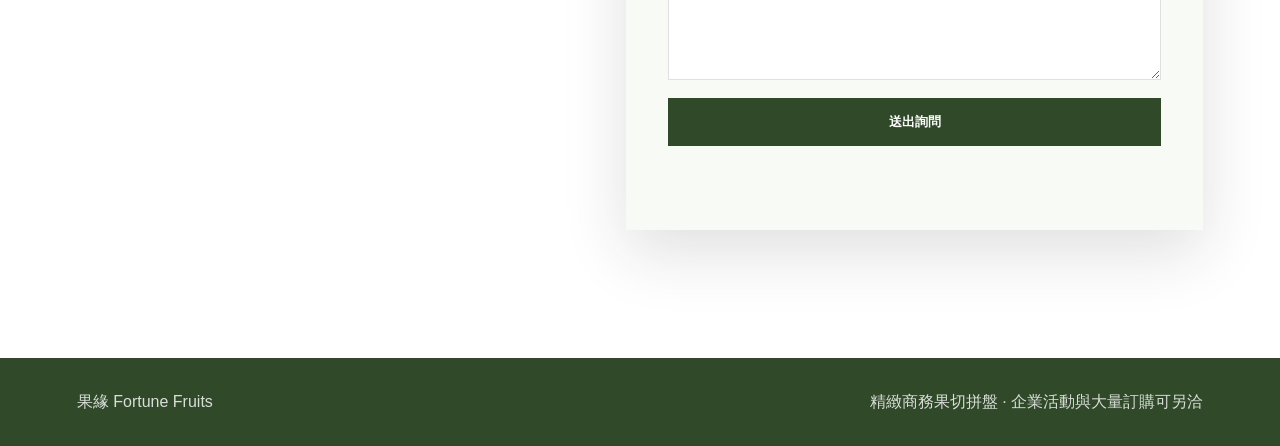
==== commit 9992f192: "revert: remove logo from site" ====
--- a/index.html
+++ b/index.html
@@ -14,11 +14,8 @@
   <body>
     <header class="site-header" aria-label="主要導覽">
       <a class="brand-mark" href="#hero" aria-label="回到首頁">
-        <img class="brand-logo" src="assets/main-icon.jpg" alt="果緣 Fortune Fruits 標誌" />
-        <span>
-          <strong>果緣</strong>
-          <small>Fortune Fruits</small>
-        </span>
+        <span>果緣</span>
+        <small>Fortune Fruits</small>
       </a>
       <nav class="site-nav">
         <a href="#story">品牌</a>
@@ -34,7 +31,6 @@
           <img src="assets/idea2.jpg" alt="精緻水果禮盒以莓果、柑橘與葡萄排列成商務果切拼盤" />
         </div>
         <div class="hero-copy">
-          <img class="hero-logo" src="assets/main-icon.jpg" alt="果緣 Fortune Fruits 品牌標誌" />
           <p class="eyebrow">Fresh Fruit, Crafted for Gatherings</p>
           <h1 id="hero-title">果緣 Fortune Fruits</h1>
           <p class="hero-offer">精緻商務果切拼盤</p>
@@ -187,10 +183,7 @@
     </main>
 
     <footer class="site-footer">
-      <p class="footer-brand">
-        <img class="brand-logo" src="assets/main-icon.jpg" alt="" />
-        <span>果緣 Fortune Fruits</span>
-      </p>
+      <p>果緣 Fortune Fruits</p>
       <p>精緻商務果切拼盤 · 企業活動與大量訂購可另洽</p>
     </footer>
   </body>
--- a/styles.css
+++ b/styles.css
@@ -56,36 +56,16 @@
 }
 
 .brand-mark {
-  display: flex;
-  align-items: center;
-  gap: 10px;
+  display: grid;
+  gap: 0;
   font-weight: 700;
   letter-spacing: 0;
-}
-
-.brand-mark span {
-  display: grid;
-  gap: 0;
-}
-
-.brand-mark strong {
-  line-height: 1.1;
 }
 
 .brand-mark small {
   color: var(--muted);
   font-size: 0.72rem;
   font-weight: 500;
-}
-
-.brand-logo {
-  width: 44px;
-  height: 44px;
-  object-fit: cover;
-  object-position: center 36%;
-  border-radius: 50%;
-  background: #fff;
-  border: 1px solid rgba(31, 37, 31, 0.12);
 }
 
 .site-nav {
@@ -121,16 +101,6 @@
   justify-content: center;
   align-items: flex-start;
   padding: clamp(40px, 7vw, 92px);
-}
-
-.hero-logo {
-  width: clamp(118px, 16vw, 190px);
-  height: auto;
-  margin-bottom: 28px;
-  object-fit: contain;
-  background: rgba(255, 255, 255, 0.72);
-  border: 1px solid rgba(31, 37, 31, 0.08);
-  box-shadow: 0 18px 46px rgba(31, 37, 31, 0.1);
 }
 
 .eyebrow,
@@ -422,7 +392,6 @@
 
 .site-footer {
   display: flex;
-  align-items: center;
   justify-content: space-between;
   gap: 24px;
   padding: 30px clamp(20px, 6vw, 86px);
@@ -434,18 +403,6 @@
   margin: 0;
 }
 
-.footer-brand {
-  display: flex;
-  align-items: center;
-  gap: 12px;
-  font-weight: 700;
-}
-
-.footer-brand .brand-logo {
-  width: 38px;
-  height: 38px;
-}
-
 @media (max-width: 980px) {
   .hero,
   .contact-section,
@@ -480,11 +437,6 @@
     font-size: 0.88rem;
   }
 
-  .brand-logo {
-    width: 38px;
-    height: 38px;
-  }
-
   .hero {
     min-height: auto;
     padding-top: 0;
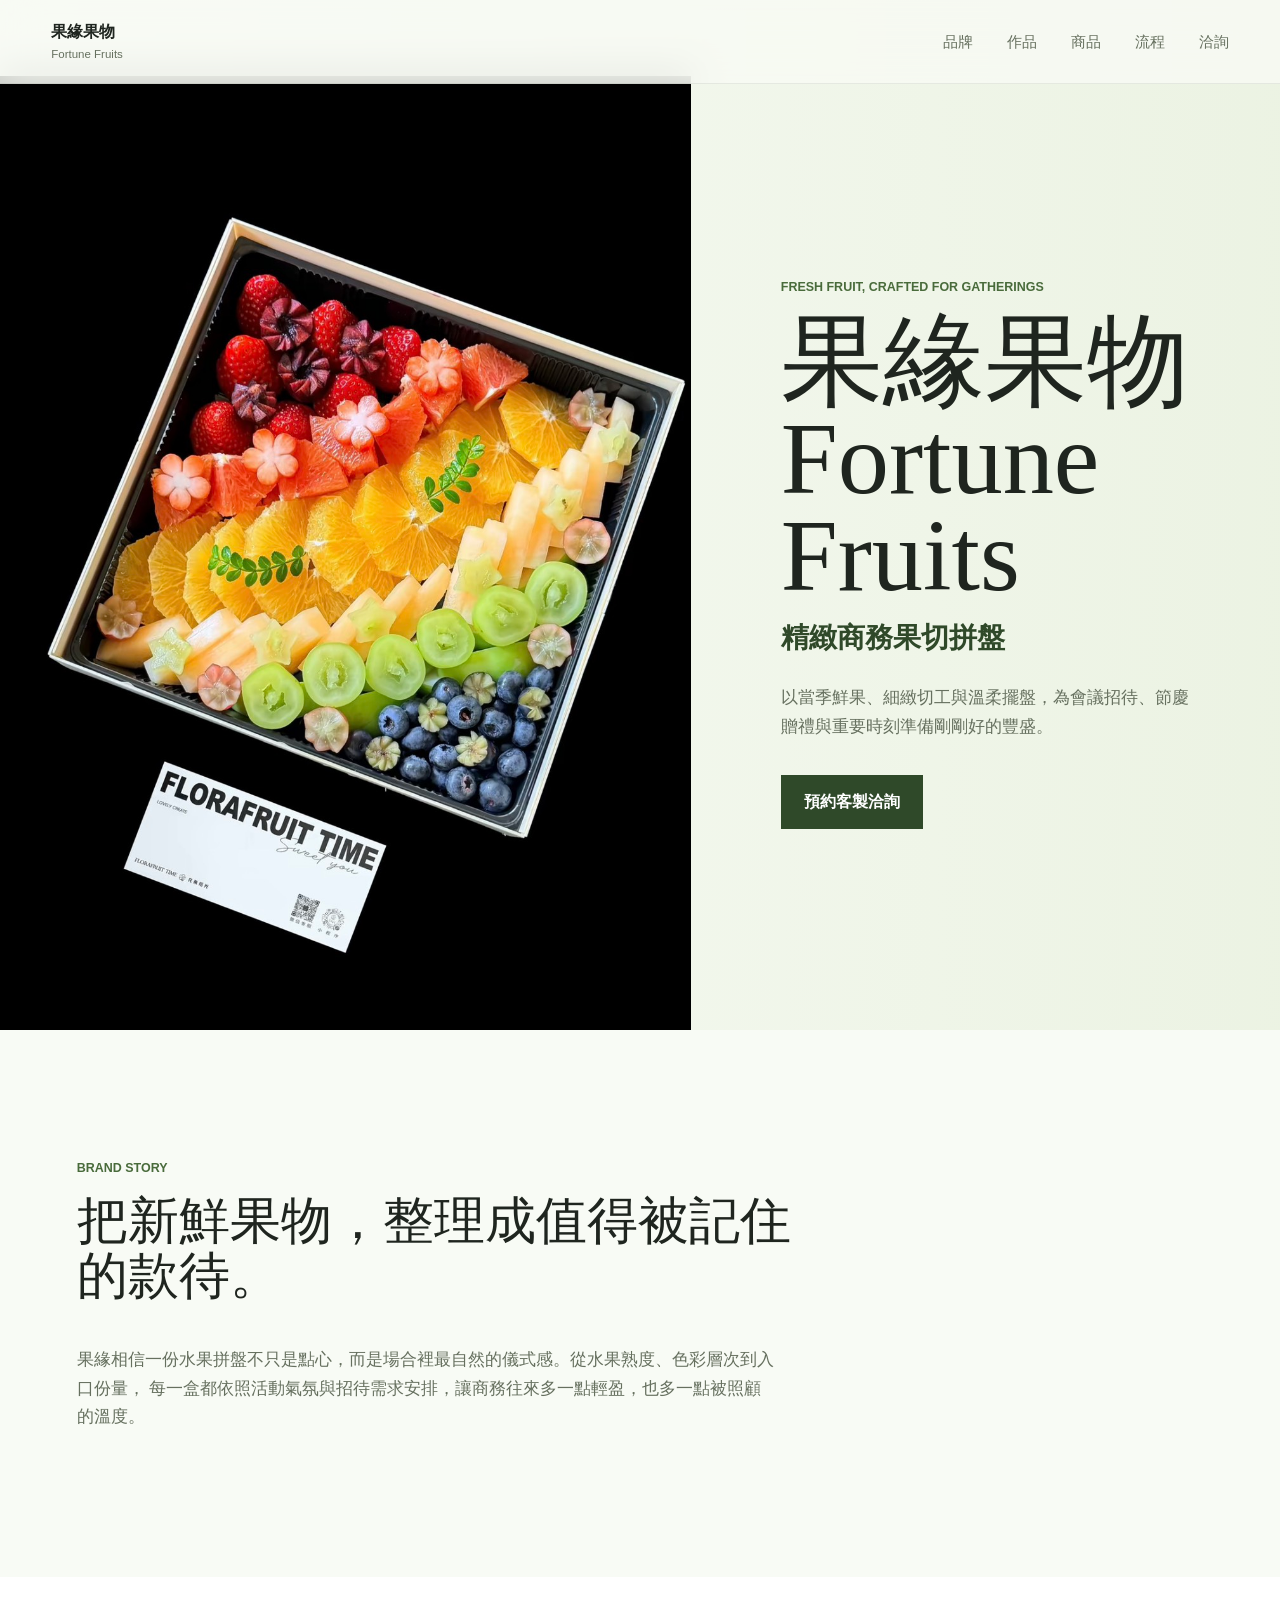
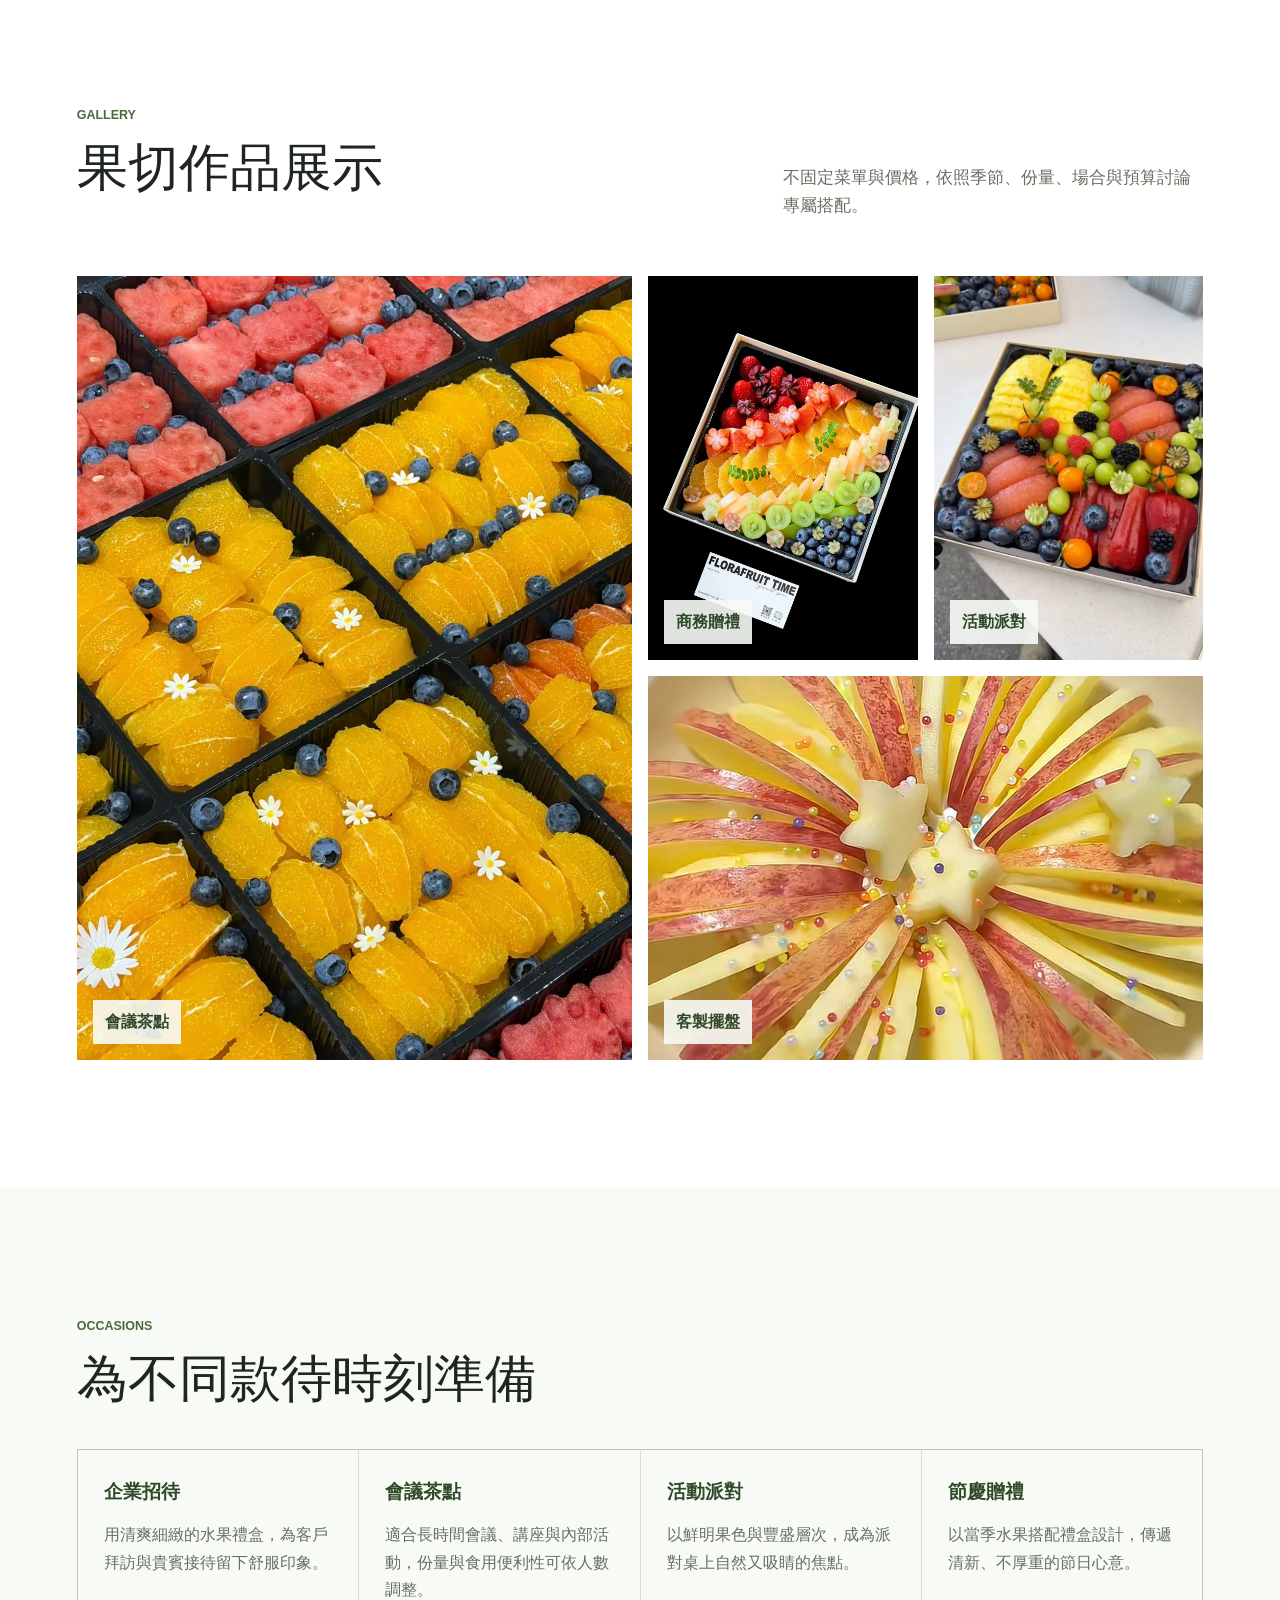
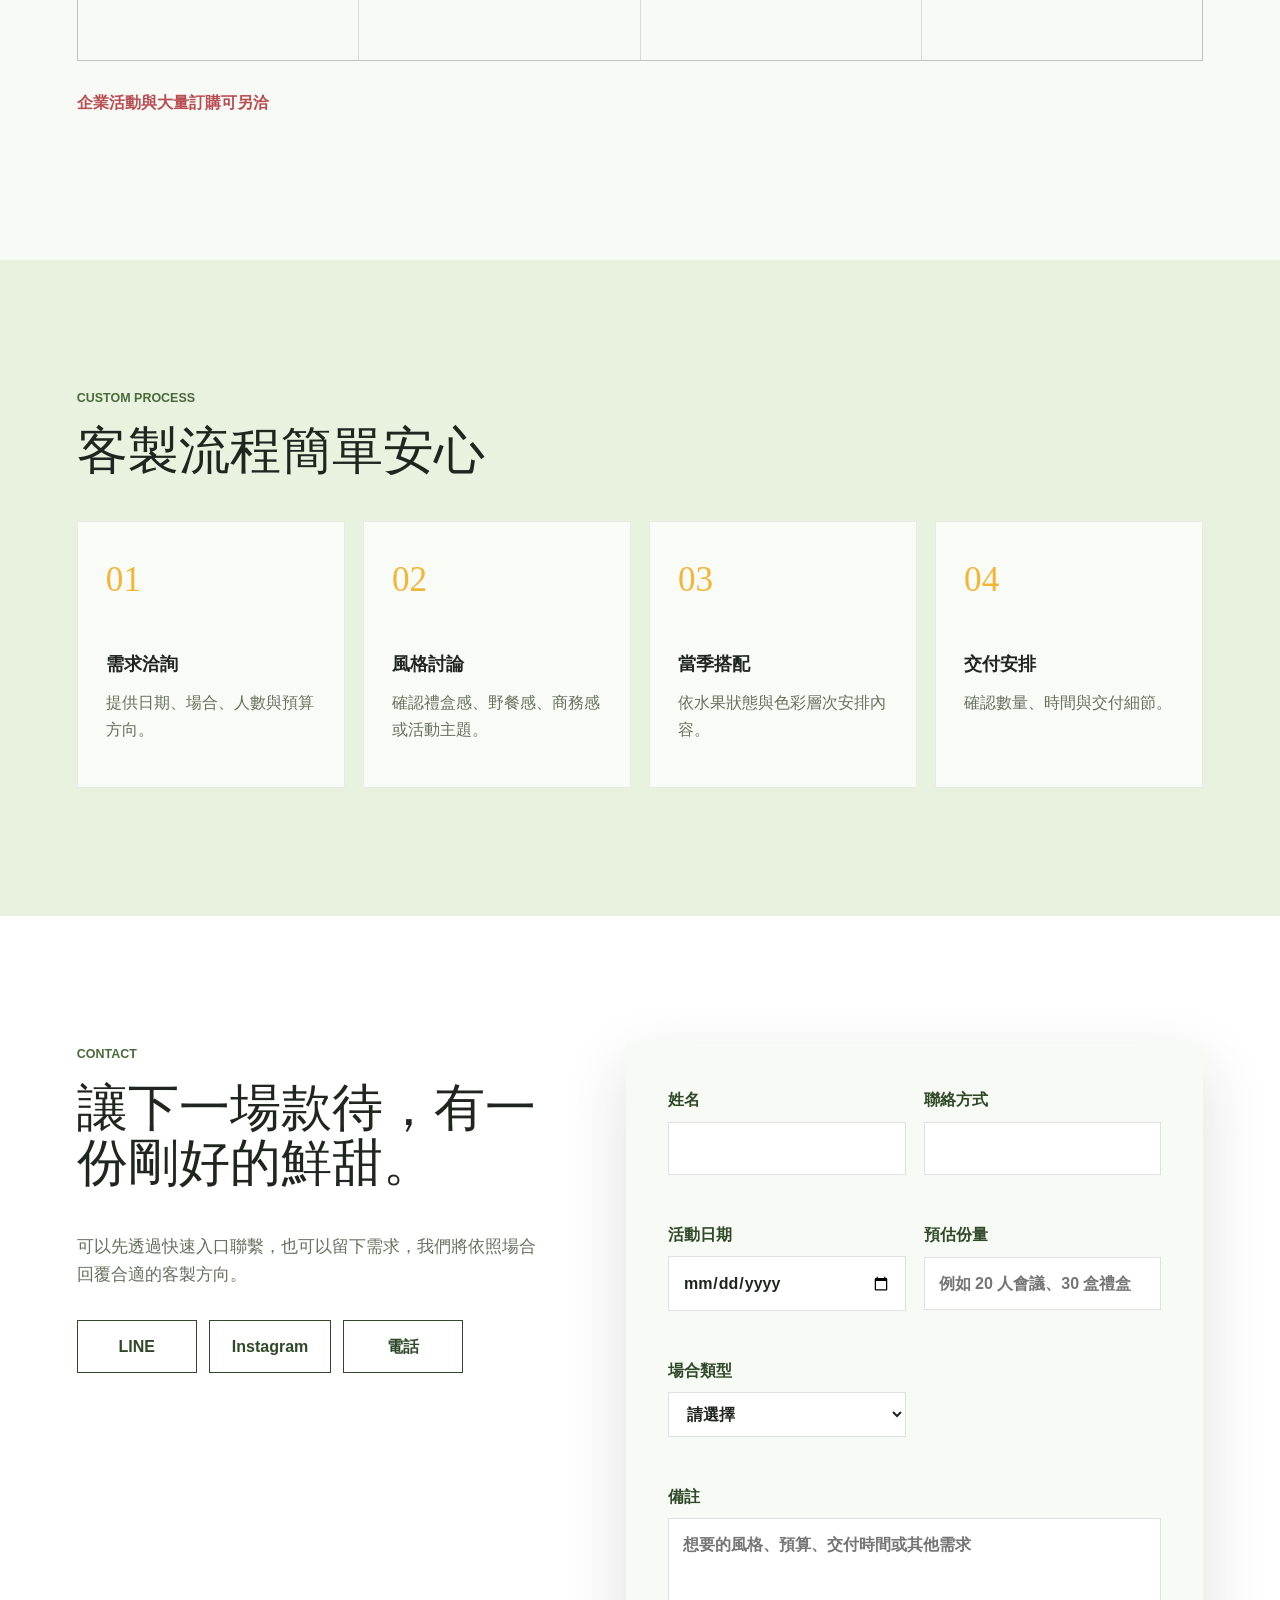
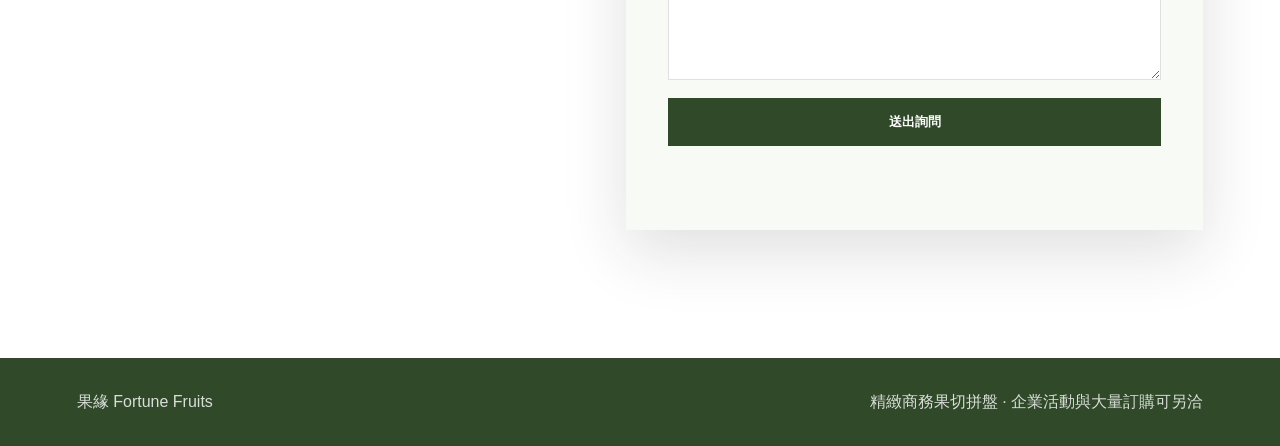
==== commit e6de158f: "feat: add product and checkout pages" ====
--- a/index.html
+++ b/index.html
@@ -5,21 +5,22 @@
     <meta name="viewport" content="width=device-width, initial-scale=1" />
     <meta
       name="description"
-      content="果緣 Fortune Fruits 提供精緻商務果切拼盤，為企業招待、會議茶點、活動派對與節慶贈禮打造客製化水果儀式感。"
+      content="果緣果物 Fortune Fruits 提供精緻商務果切拼盤，為企業招待、會議茶點、活動派對與節慶贈禮打造客製化水果儀式感。"
     />
-    <title>果緣 Fortune Fruits | 精緻商務果切拼盤</title>
+    <title>果緣果物 Fortune Fruits | 精緻商務果切拼盤</title>
     <link rel="stylesheet" href="styles.css" />
     <script src="script.js" defer></script>
   </head>
   <body>
     <header class="site-header" aria-label="主要導覽">
       <a class="brand-mark" href="#hero" aria-label="回到首頁">
-        <span>果緣</span>
+        <span>果緣果物</span>
         <small>Fortune Fruits</small>
       </a>
       <nav class="site-nav">
         <a href="#story">品牌</a>
         <a href="#gallery">作品</a>
+        <a href="products.html">商品</a>
         <a href="#process">流程</a>
         <a href="#contact">洽詢</a>
       </nav>
@@ -32,7 +33,7 @@
         </div>
         <div class="hero-copy">
           <p class="eyebrow">Fresh Fruit, Crafted for Gatherings</p>
-          <h1 id="hero-title">果緣 Fortune Fruits</h1>
+          <h1 id="hero-title">果緣果物 Fortune Fruits</h1>
           <p class="hero-offer">精緻商務果切拼盤</p>
           <p class="hero-text">
             以當季鮮果、細緻切工與溫柔擺盤，為會議招待、節慶贈禮與重要時刻準備剛剛好的豐盛。
@@ -53,7 +54,7 @@
       <section class="section gallery-section" id="gallery" aria-labelledby="gallery-title">
         <div class="section-kicker">Gallery</div>
         <div class="section-heading">
-          <h2 id="gallery-title">作品集式果切提案</h2>
+          <h2 id="gallery-title">果切作品展示</h2>
           <p>不固定菜單與價格，依照季節、份量、場合與預算討論專屬搭配。</p>
         </div>
         <div class="gallery-grid">
@@ -134,7 +135,7 @@
           <p>可以先透過快速入口聯繫，也可以留下需求，我們將依照場合回覆合適的客製方向。</p>
           <div class="quick-links" aria-label="快速聯絡方式">
             <a href="https://line.me/R/ti/p/@fortune-fruits">LINE</a>
-            <a href="https://www.instagram.com/fortune.fruits">Instagram</a>
+            <a href="https://www.instagram.com/fortune.fruits.tw">Instagram</a>
             <a href="tel:+886900000000">電話</a>
           </div>
         </div>
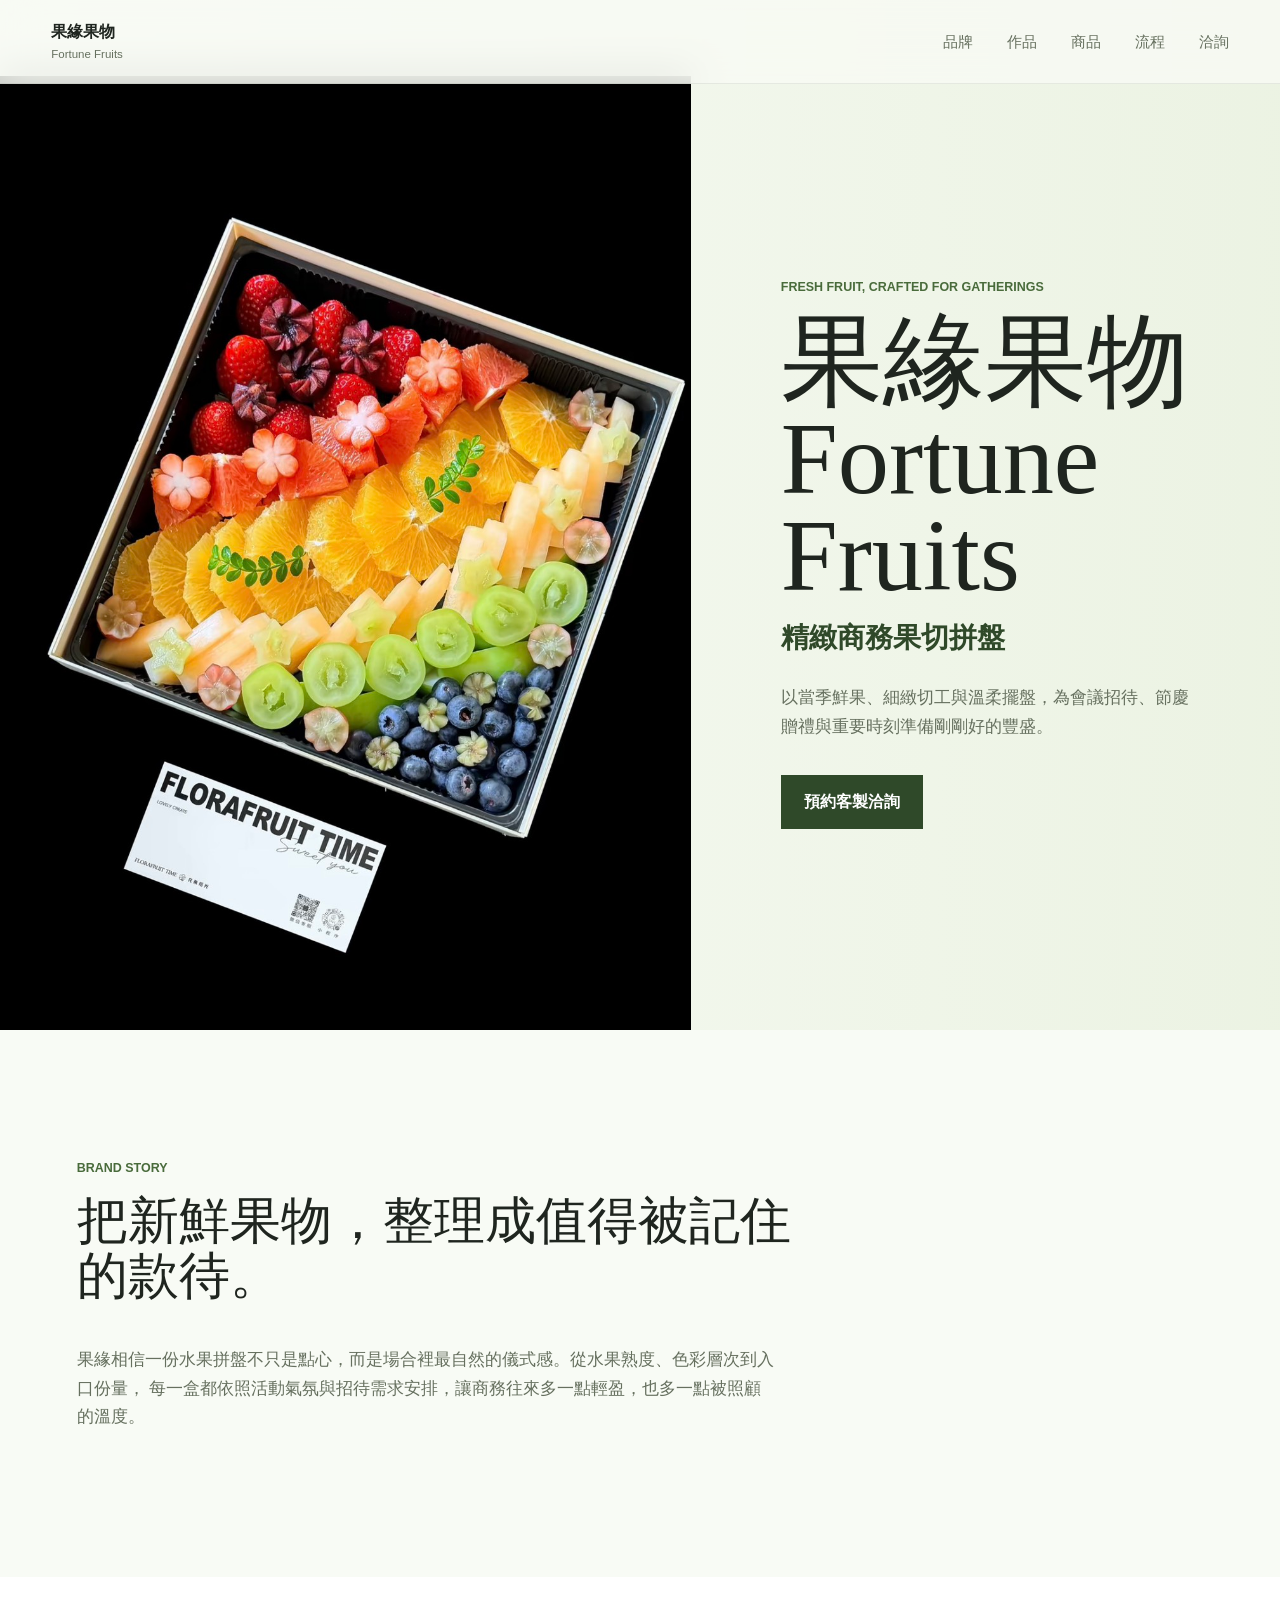
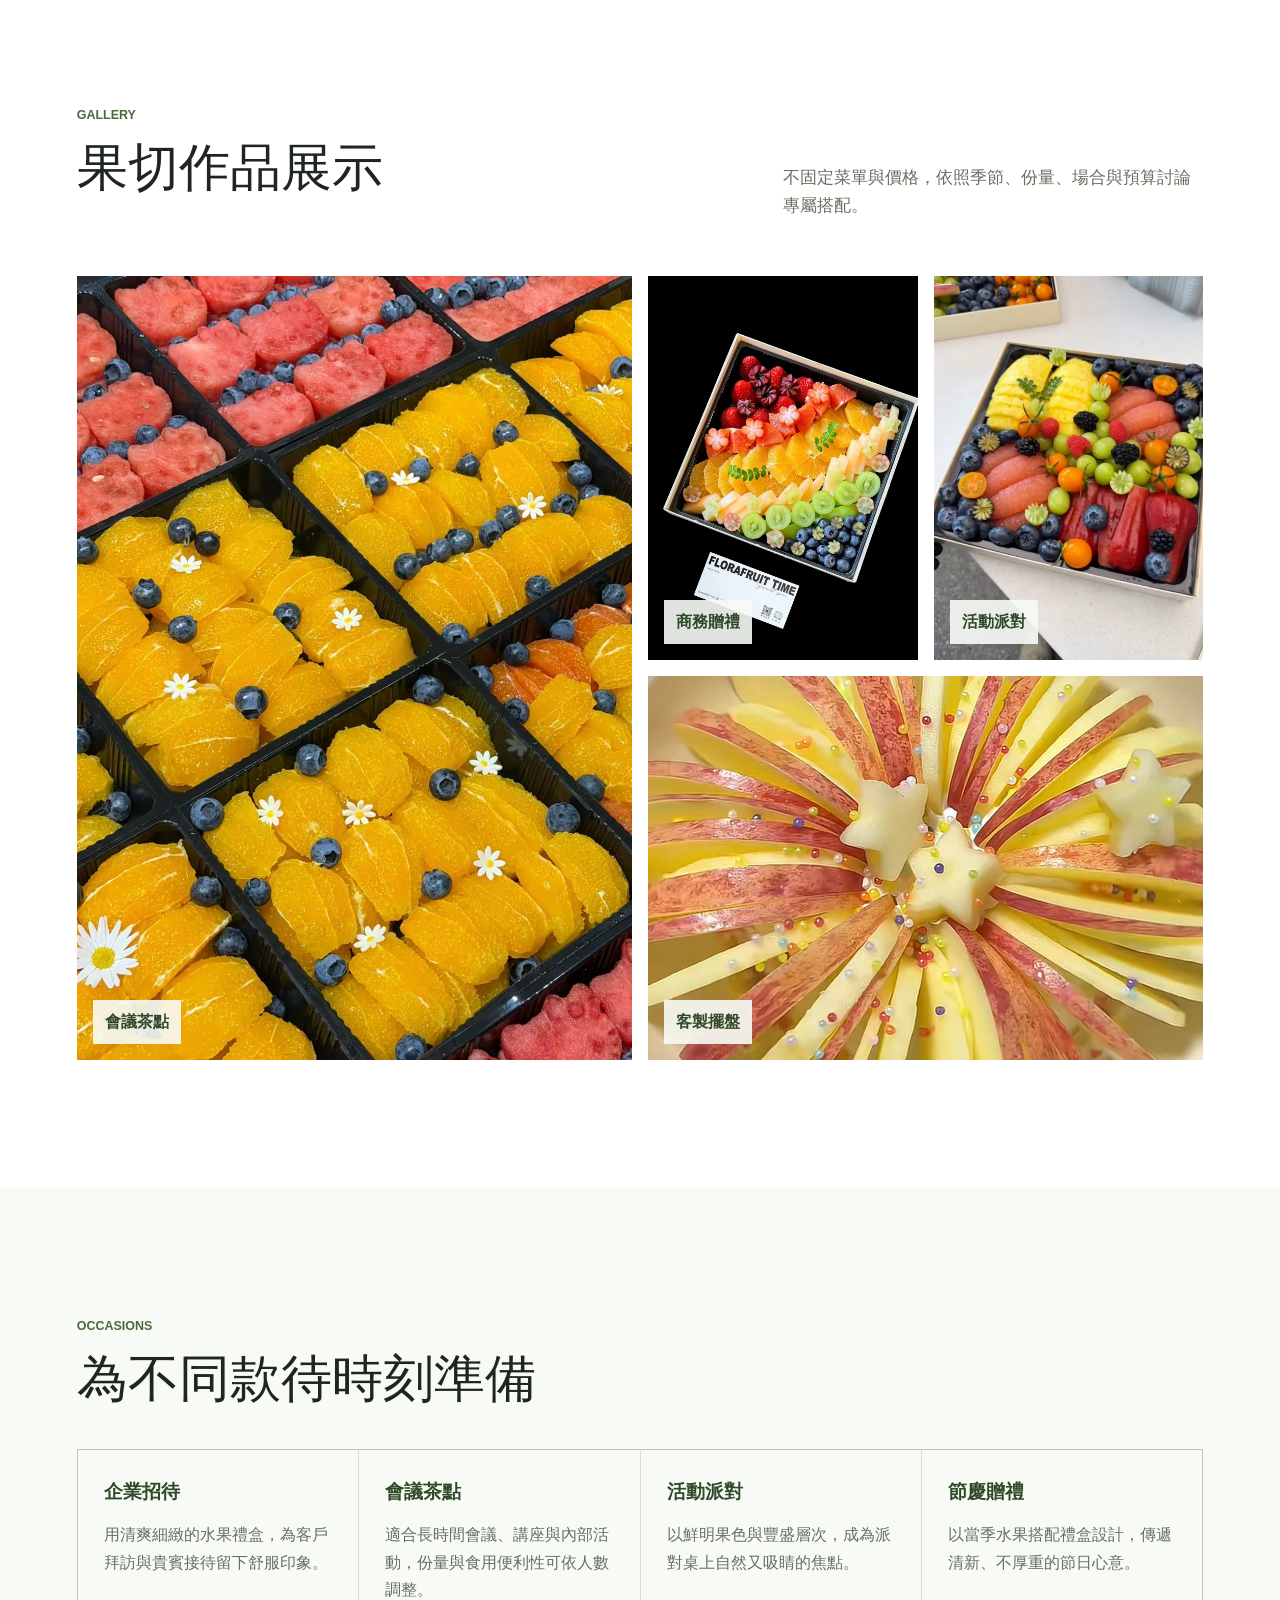
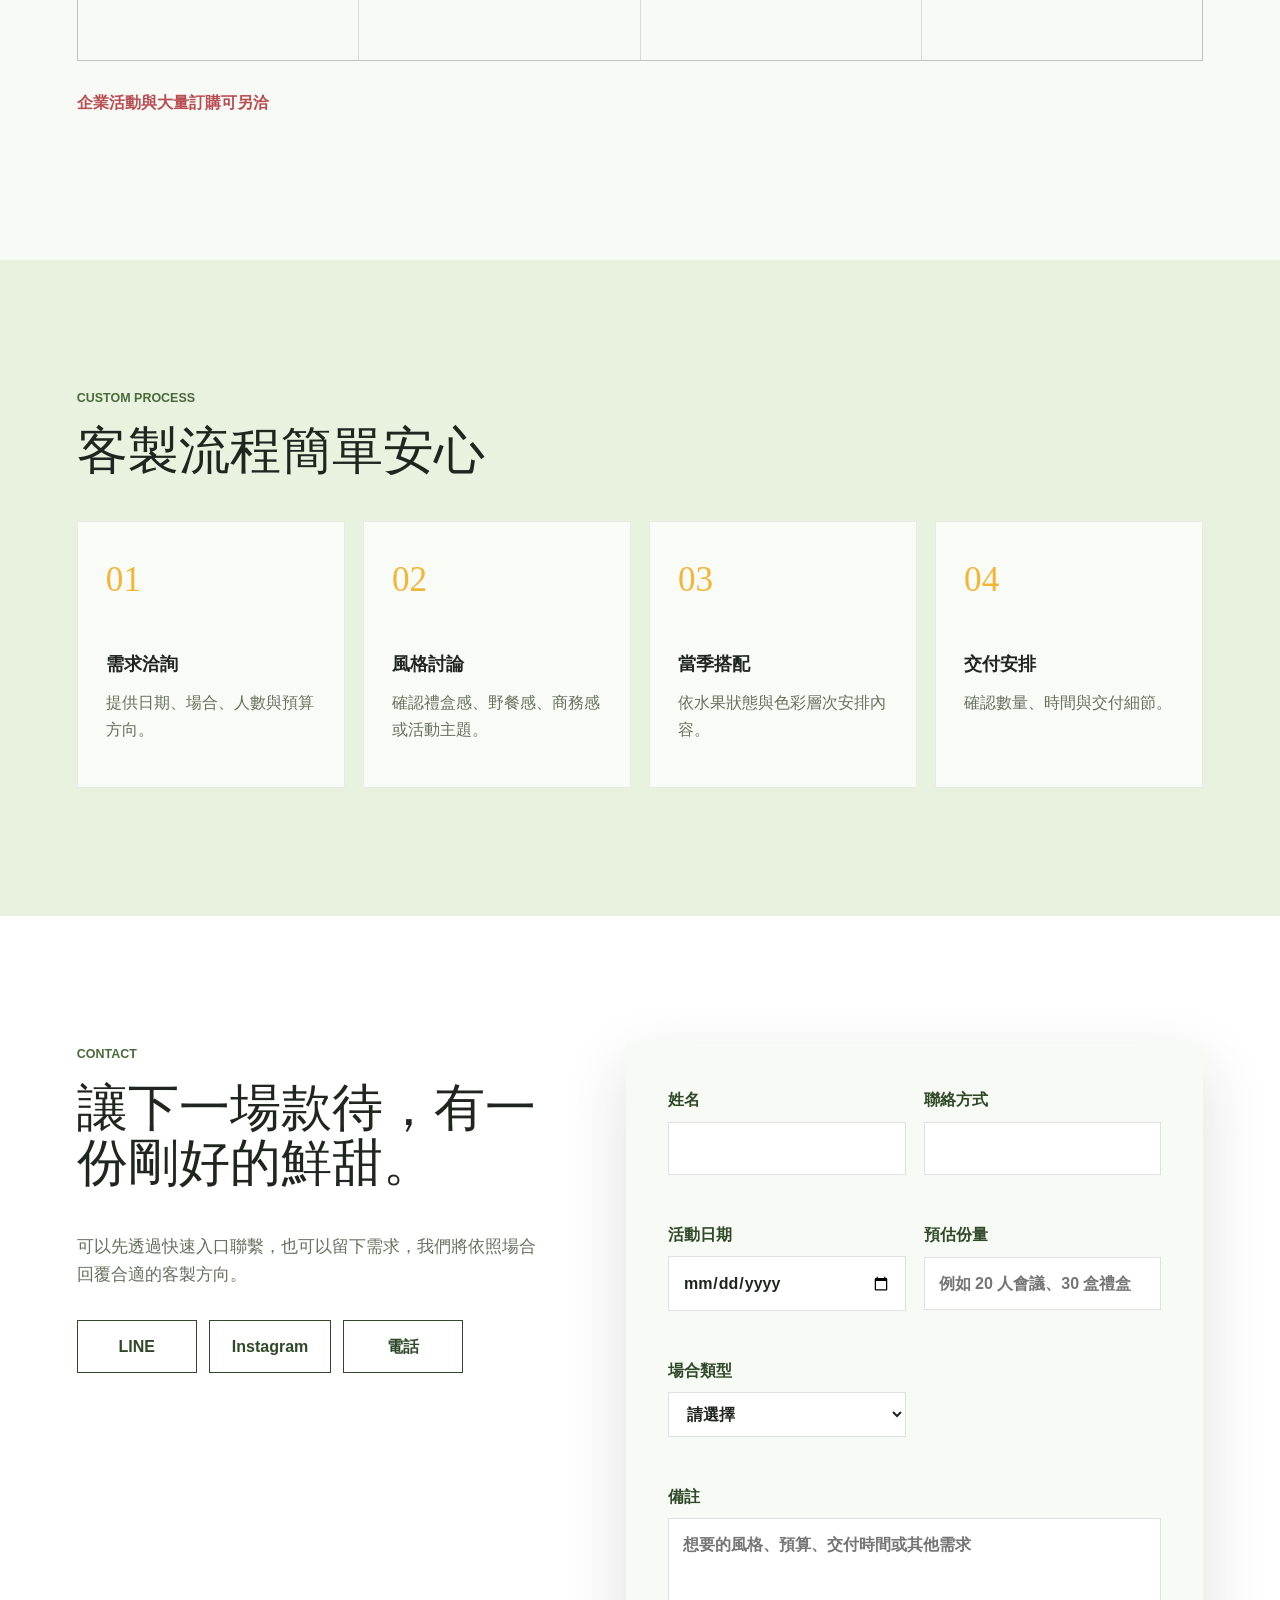
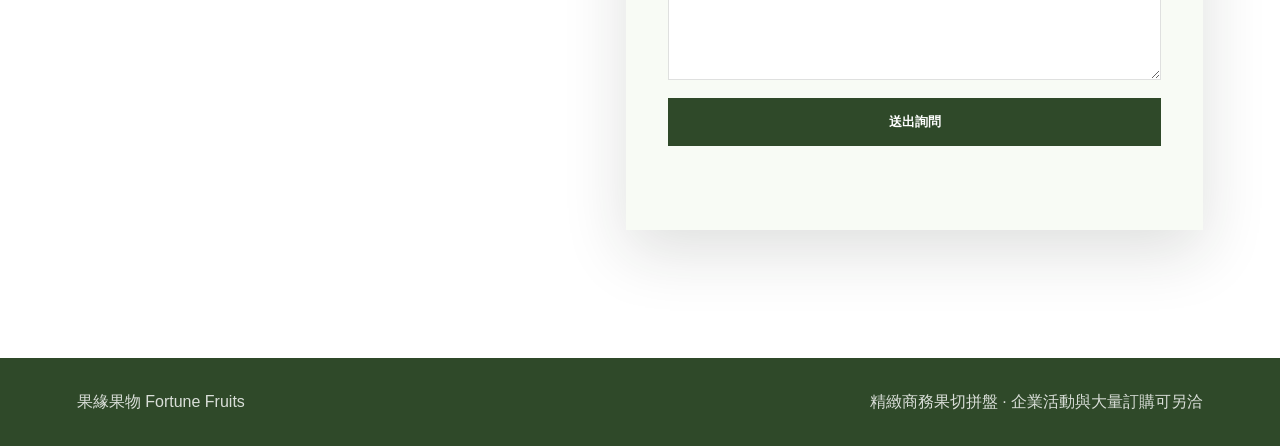
==== commit 2ea71d0b: "fix: align commerce copy with approved spec" ====
--- a/index.html
+++ b/index.html
@@ -184,7 +184,7 @@
     </main>
 
     <footer class="site-footer">
-      <p>果緣 Fortune Fruits</p>
+      <p>果緣果物 Fortune Fruits</p>
       <p>精緻商務果切拼盤 · 企業活動與大量訂購可另洽</p>
     </footer>
   </body>
--- a/styles.css
+++ b/styles.css
@@ -403,6 +403,219 @@
   margin: 0;
 }
 
+.shop-page {
+  background: var(--paper);
+}
+
+.shop-hero {
+  padding: calc(76px + clamp(64px, 8vw, 110px)) clamp(20px, 6vw, 86px) clamp(48px, 7vw, 86px);
+  background: linear-gradient(135deg, rgba(233, 241, 223, 0.92), rgba(255, 255, 255, 0.92));
+}
+
+.shop-hero h1 {
+  max-width: 780px;
+  margin-bottom: 20px;
+  font-family: Georgia, "Times New Roman", serif;
+  font-size: clamp(2.8rem, 7vw, 6.5rem);
+  line-height: 0.98;
+  font-weight: 500;
+}
+
+.shop-hero p:not(.eyebrow) {
+  max-width: 720px;
+  color: var(--muted);
+  font-size: 1.08rem;
+}
+
+.cart-count {
+  display: inline-flex;
+  min-width: 24px;
+  min-height: 24px;
+  align-items: center;
+  justify-content: center;
+  margin-left: 4px;
+  border-radius: 999px;
+  background: var(--citrus);
+  color: var(--ink);
+  font-size: 0.78rem;
+  font-weight: 800;
+}
+
+.product-section {
+  background: #fff;
+}
+
+.product-grid {
+  display: grid;
+  grid-template-columns: repeat(3, minmax(0, 1fr));
+  gap: 18px;
+}
+
+.product-card {
+  display: grid;
+  grid-template-rows: minmax(260px, 22vw) 1fr;
+  overflow: hidden;
+  border: 1px solid var(--line);
+  background: var(--paper);
+}
+
+.product-card-body {
+  display: grid;
+  gap: 14px;
+  padding: 24px;
+}
+
+.product-tag {
+  margin: 0;
+  color: var(--leaf);
+  font-size: 0.78rem;
+  font-weight: 800;
+  text-transform: uppercase;
+}
+
+.product-card h3 {
+  margin-bottom: 0;
+  color: var(--leaf-dark);
+  font-size: 1.35rem;
+}
+
+.product-card p {
+  margin-bottom: 0;
+  color: var(--muted);
+}
+
+.product-price {
+  color: var(--berry);
+  font-size: 1.35rem;
+}
+
+.product-card label,
+.checkout-form label,
+.cart-line label {
+  display: grid;
+  gap: 8px;
+  color: var(--leaf-dark);
+  font-weight: 700;
+}
+
+.quantity-input,
+.cart-line input,
+.checkout-form input,
+.checkout-form textarea {
+  width: 100%;
+  border: 1px solid var(--line);
+  background: #fff;
+  color: var(--ink);
+  font: inherit;
+  padding: 12px 14px;
+}
+
+.product-card button,
+.cart-line button,
+.checkout-form button {
+  display: inline-flex;
+  min-height: 48px;
+  align-items: center;
+  justify-content: center;
+  border: 1px solid var(--leaf-dark);
+  background: var(--leaf-dark);
+  color: #fff;
+  padding: 12px 18px;
+  font-weight: 800;
+  cursor: pointer;
+}
+
+.cart-line button {
+  background: transparent;
+  color: var(--leaf-dark);
+}
+
+.shop-status {
+  min-height: 26px;
+  margin-top: 22px;
+  color: var(--leaf-dark);
+  font-weight: 800;
+}
+
+.checkout-section {
+  background: #fff;
+}
+
+.checkout-layout {
+  display: grid;
+  grid-template-columns: minmax(0, 0.95fr) minmax(340px, 1.05fr);
+  gap: clamp(28px, 5vw, 72px);
+  align-items: start;
+}
+
+.cart-panel,
+.checkout-form,
+.order-summary {
+  border: 1px solid var(--line);
+  background: var(--paper);
+  padding: clamp(22px, 4vw, 36px);
+}
+
+.cart-items {
+  display: grid;
+  gap: 14px;
+}
+
+.cart-line {
+  display: grid;
+  grid-template-columns: minmax(0, 1fr) 96px minmax(110px, auto) auto;
+  gap: 14px;
+  align-items: center;
+  padding: 16px 0;
+  border-bottom: 1px solid var(--line);
+}
+
+.cart-line h3,
+.cart-line p {
+  margin: 0;
+}
+
+.cart-line p {
+  color: var(--muted);
+}
+
+.empty-cart[hidden],
+.order-summary[hidden],
+.checkout-form[hidden] {
+  display: none;
+}
+
+.cart-total-row {
+  display: flex;
+  justify-content: space-between;
+  gap: 18px;
+  margin-top: 24px;
+  padding-top: 20px;
+  border-top: 2px solid var(--leaf-dark);
+  font-size: 1.2rem;
+}
+
+.checkout-form {
+  display: grid;
+  grid-template-columns: repeat(2, minmax(0, 1fr));
+  gap: 18px;
+}
+
+.checkout-form h2,
+.checkout-form .full,
+.checkout-form button,
+.checkout-form .form-status {
+  grid-column: 1 / -1;
+}
+
+.order-summary {
+  margin-top: 28px;
+}
+
+.order-summary ul {
+  padding-left: 20px;
+}
+
 @media (max-width: 980px) {
   .hero,
   .contact-section,
@@ -410,6 +623,11 @@
     grid-template-columns: 1fr;
   }
 
+  .product-grid,
+  .checkout-layout {
+    grid-template-columns: 1fr;
+  }
+
   .hero-media {
     min-height: 54vh;
   }
@@ -442,6 +660,10 @@
     padding-top: 0;
   }
 
+  .shop-hero {
+    padding-top: 54px;
+  }
+
   .hero-media {
     min-height: 48vh;
   }
@@ -449,8 +671,19 @@
   .gallery-grid,
   .occasion-list,
   .process-list,
+  .product-grid,
+  .checkout-form,
+  .cart-line,
   .contact-form {
     grid-template-columns: 1fr;
+  }
+
+  .product-card {
+    grid-template-rows: auto 1fr;
+  }
+
+  .product-card img {
+    aspect-ratio: 4 / 3;
   }
 
   .gallery-item.large,
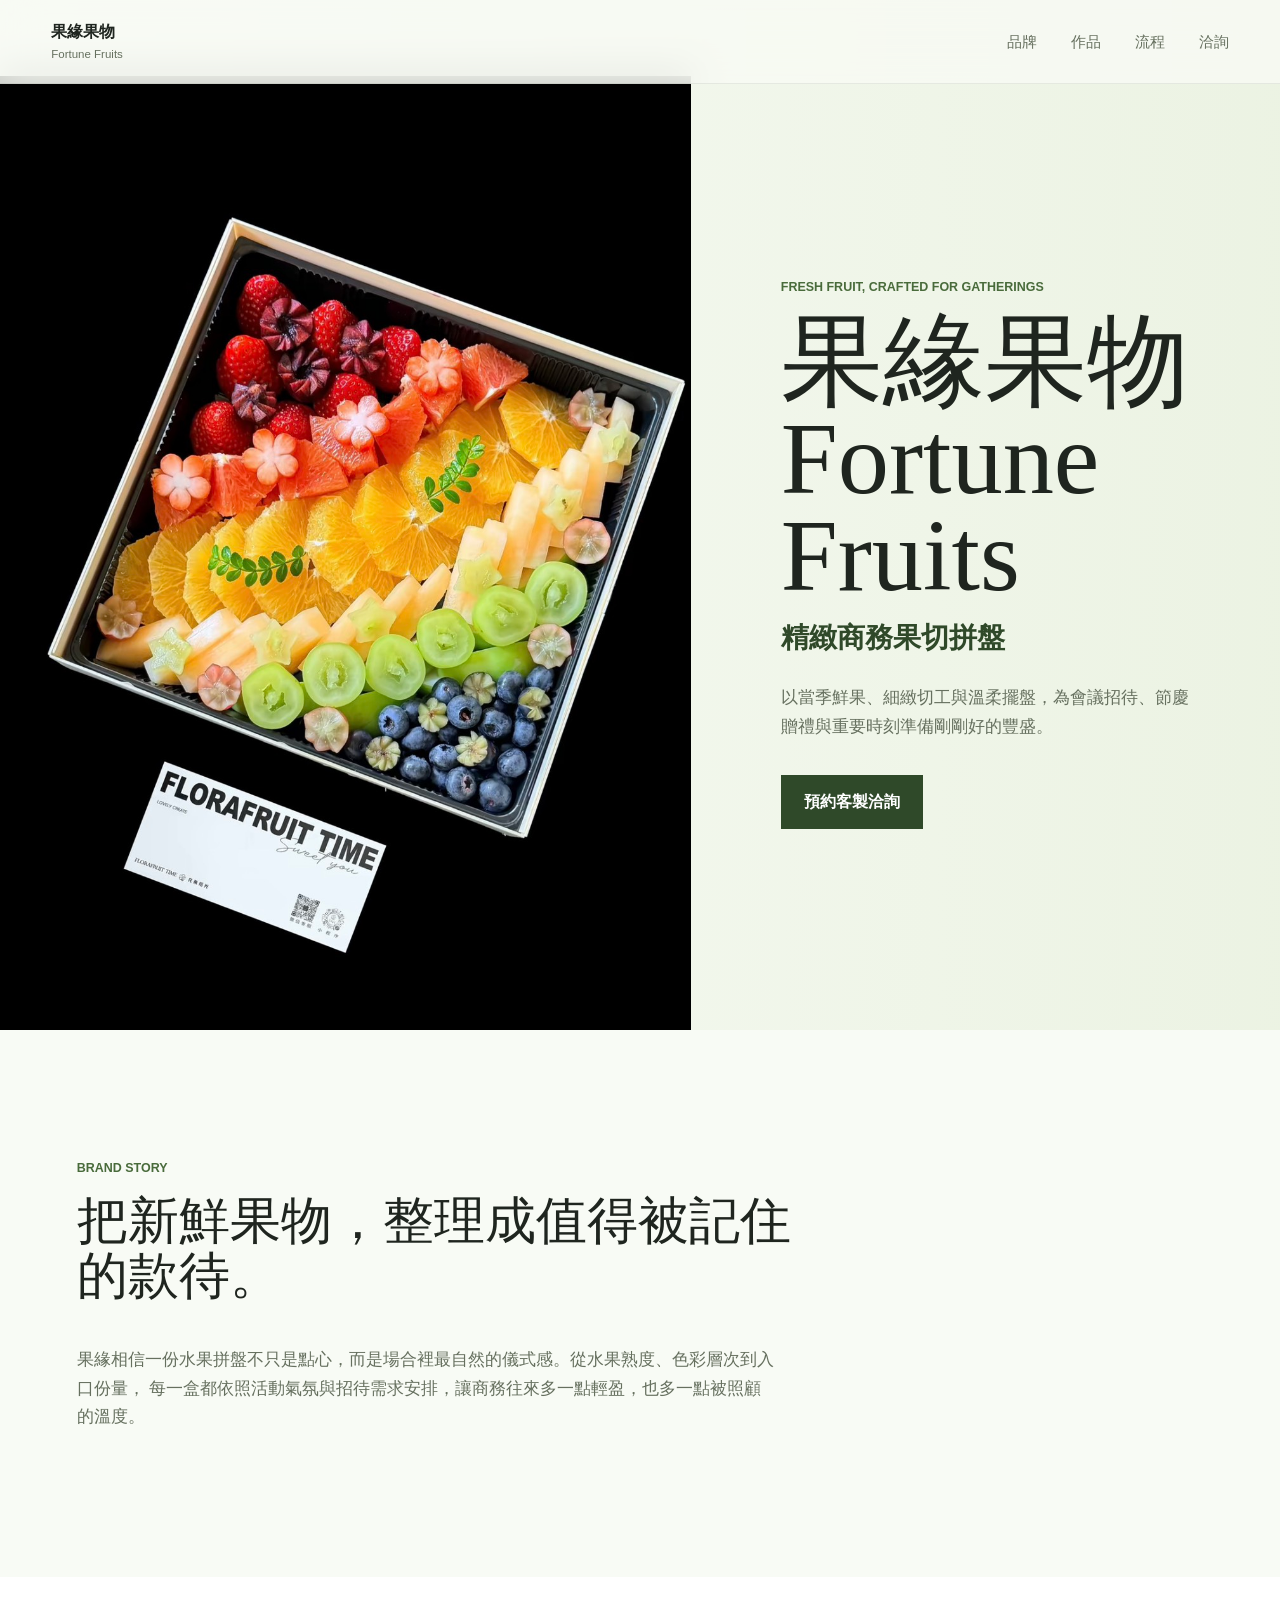
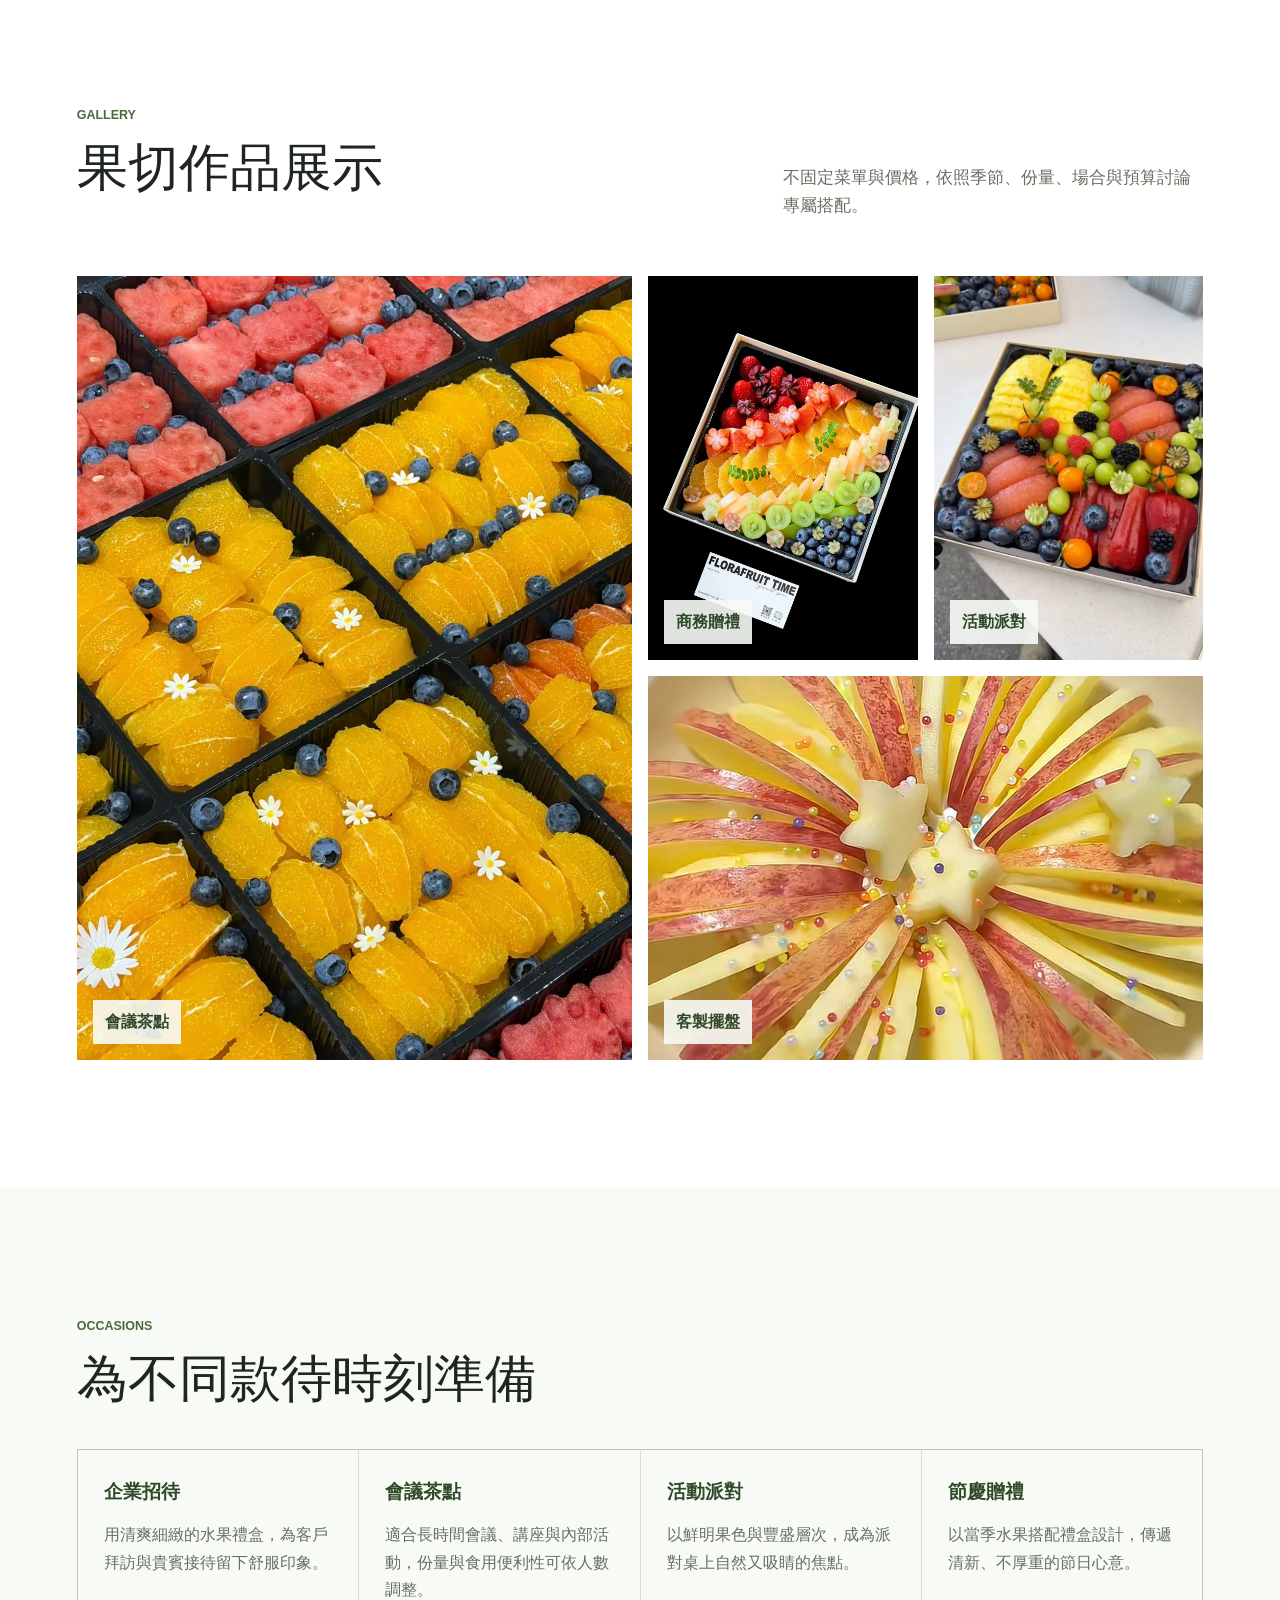
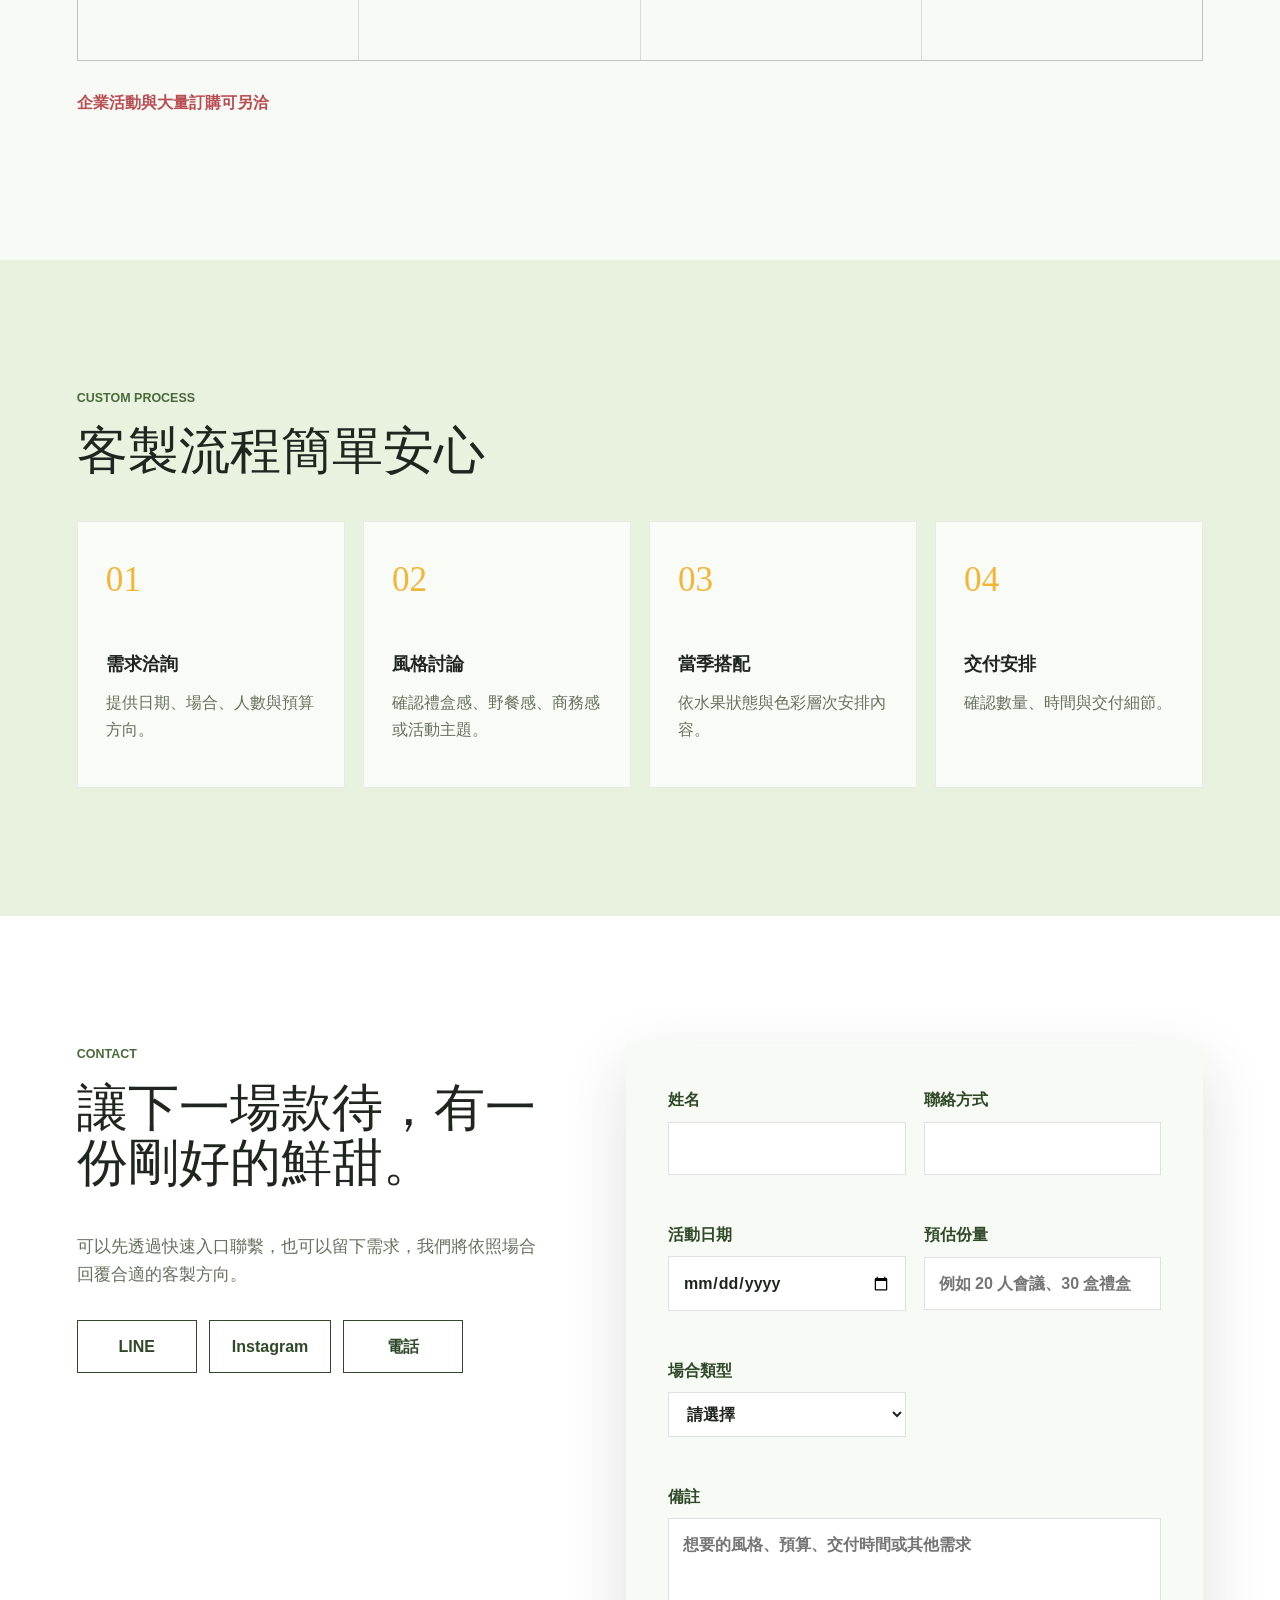
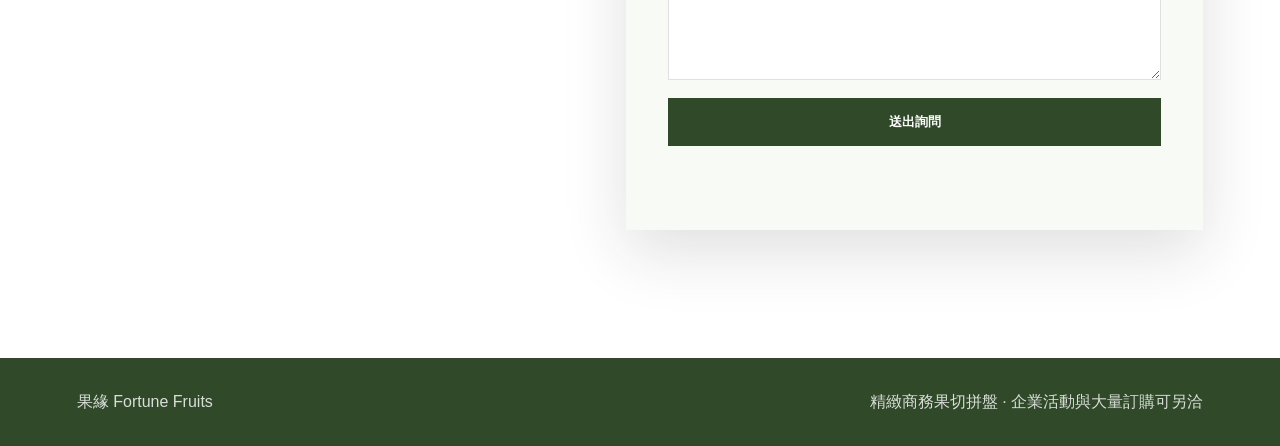
==== commit 9b24d7ae: "content: update brand copy and Instagram link" ====
--- a/index.html
+++ b/index.html
@@ -20,7 +20,6 @@
       <nav class="site-nav">
         <a href="#story">品牌</a>
         <a href="#gallery">作品</a>
-        <a href="products.html">商品</a>
         <a href="#process">流程</a>
         <a href="#contact">洽詢</a>
       </nav>
@@ -184,7 +183,7 @@
     </main>
 
     <footer class="site-footer">
-      <p>果緣果物 Fortune Fruits</p>
+      <p>果緣 Fortune Fruits</p>
       <p>精緻商務果切拼盤 · 企業活動與大量訂購可另洽</p>
     </footer>
   </body>
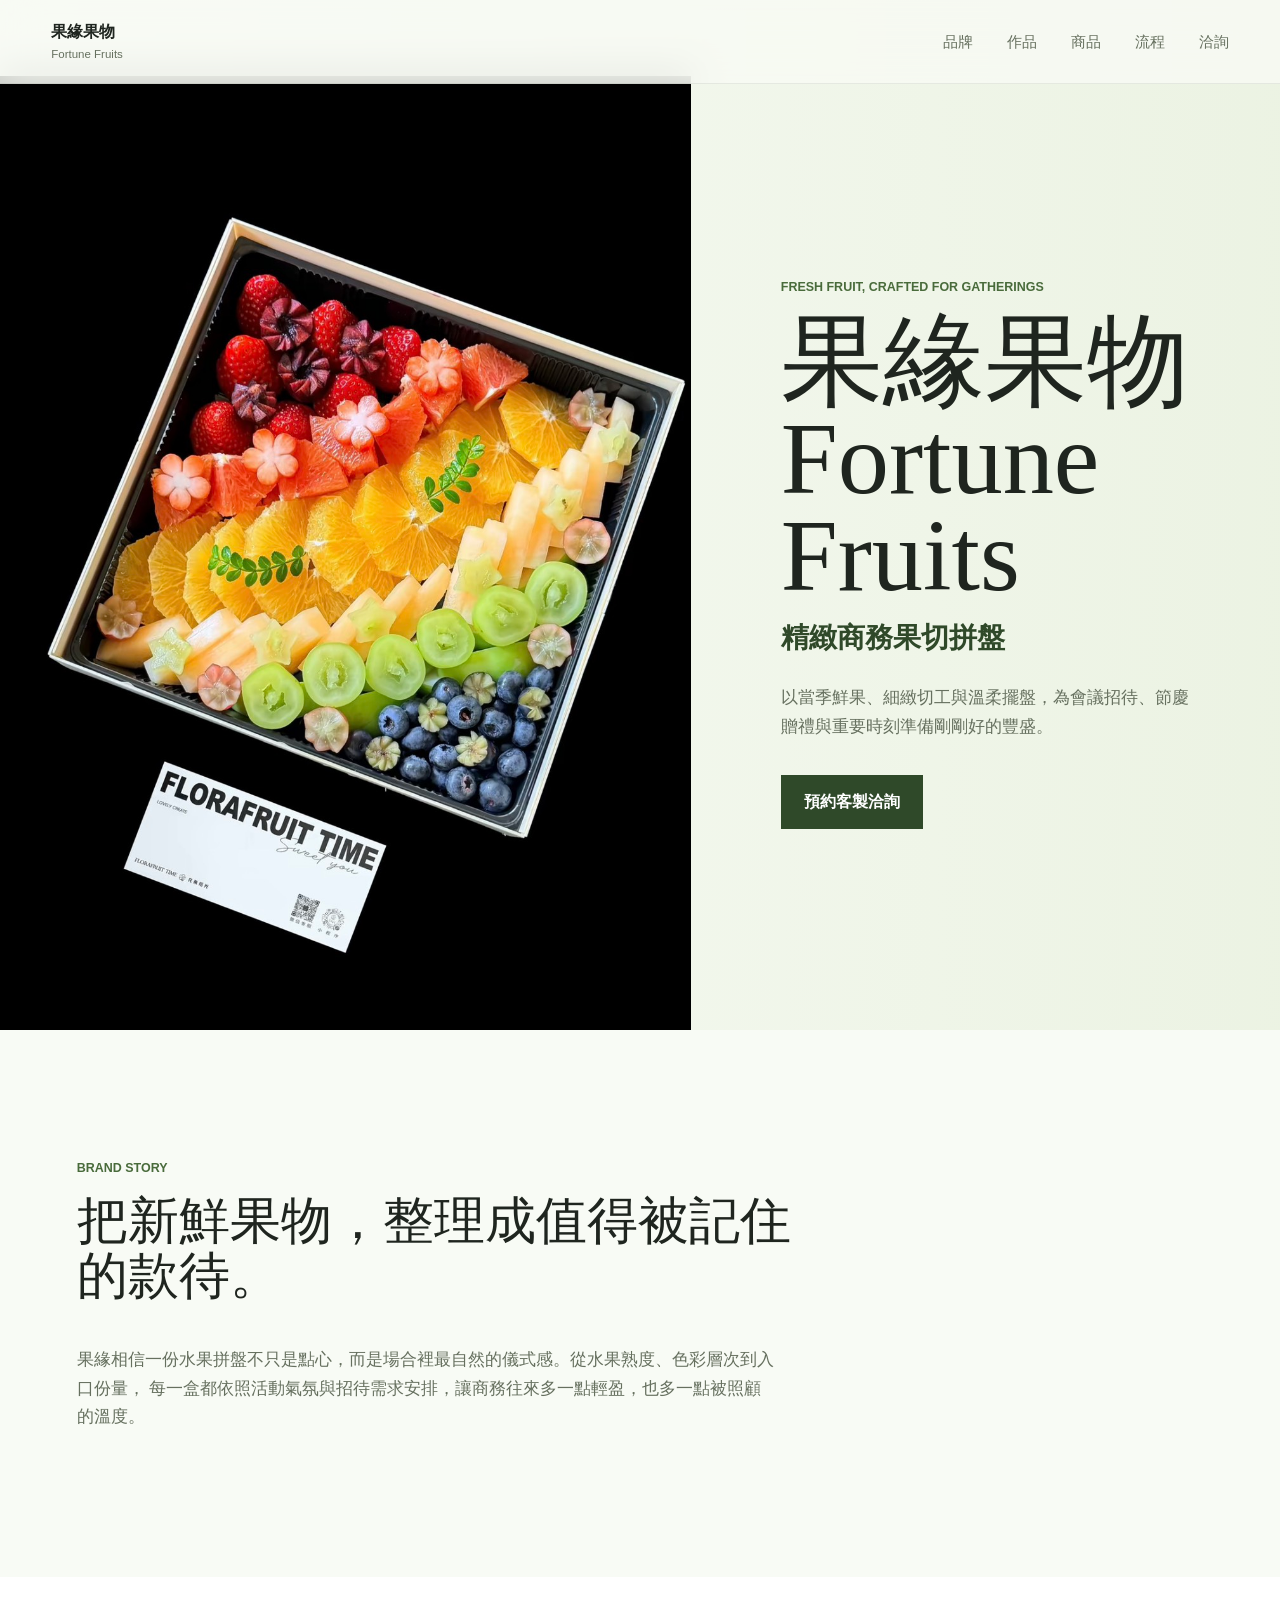
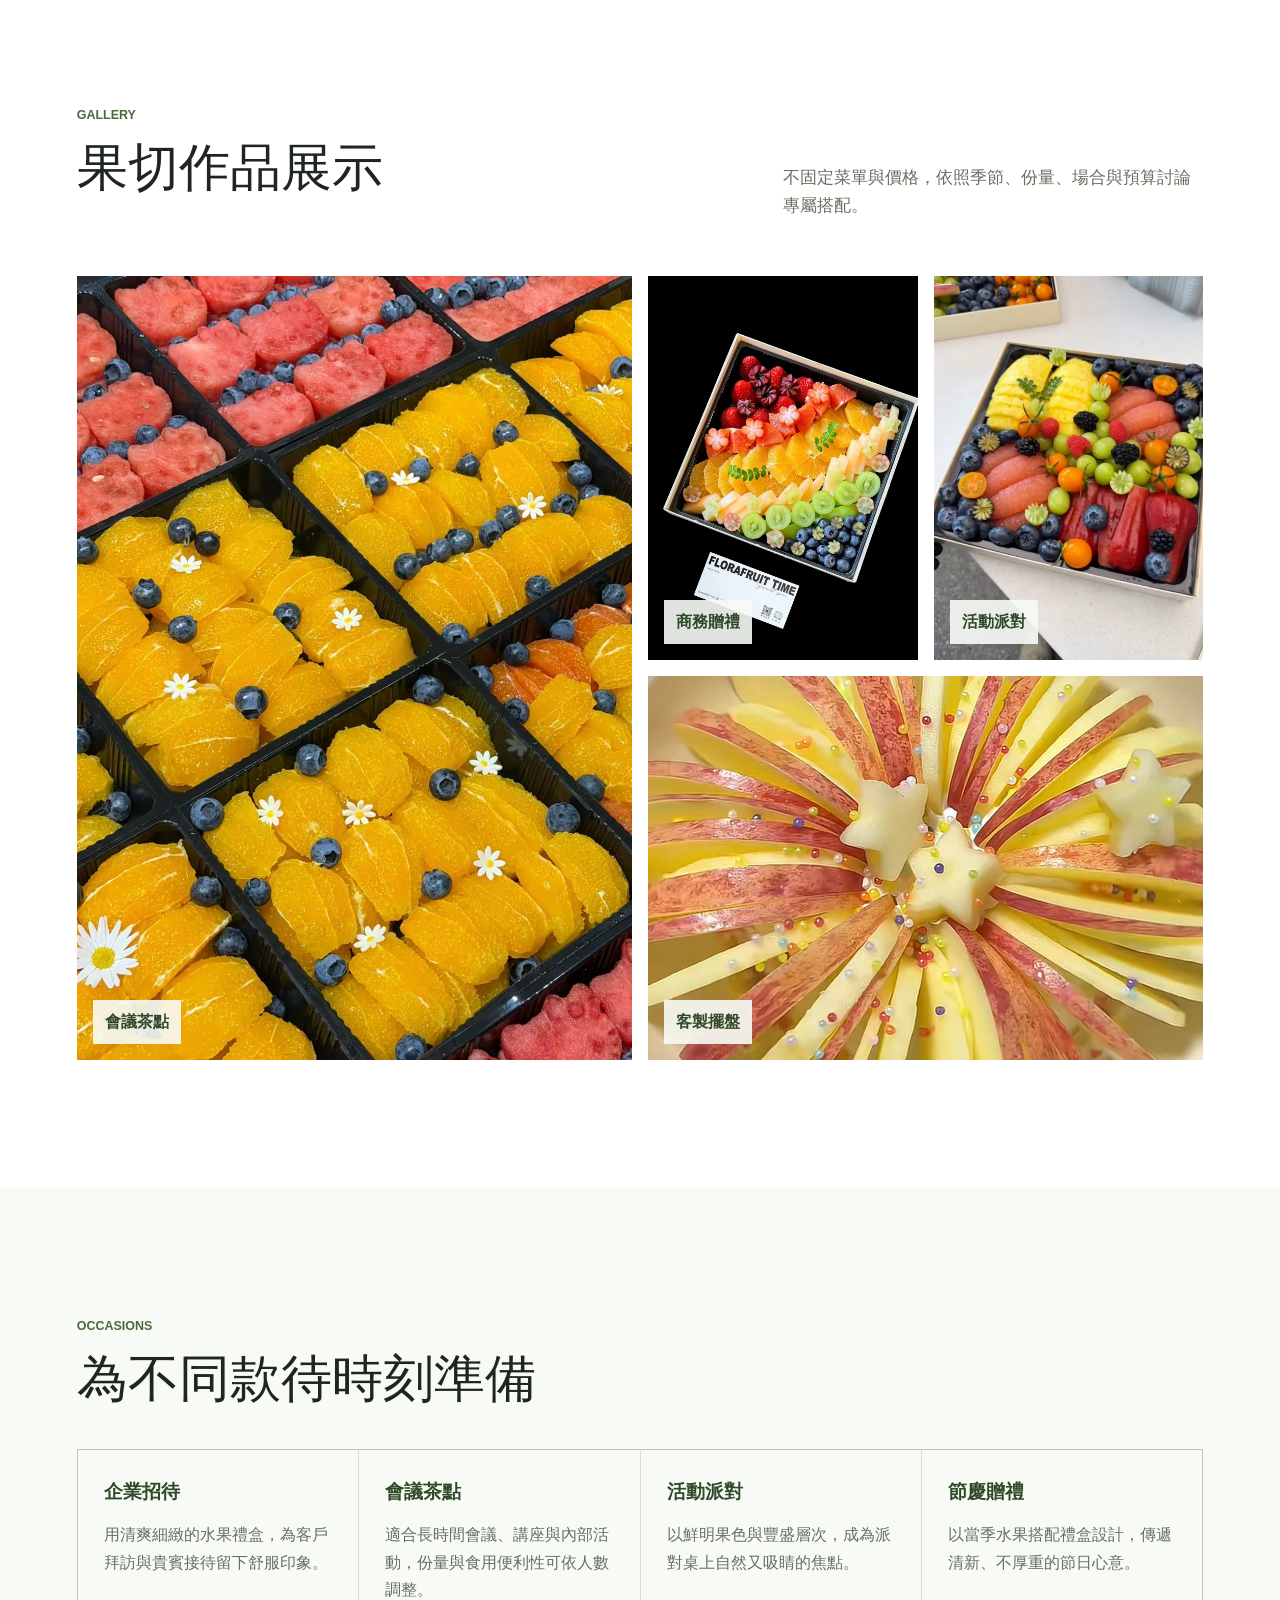
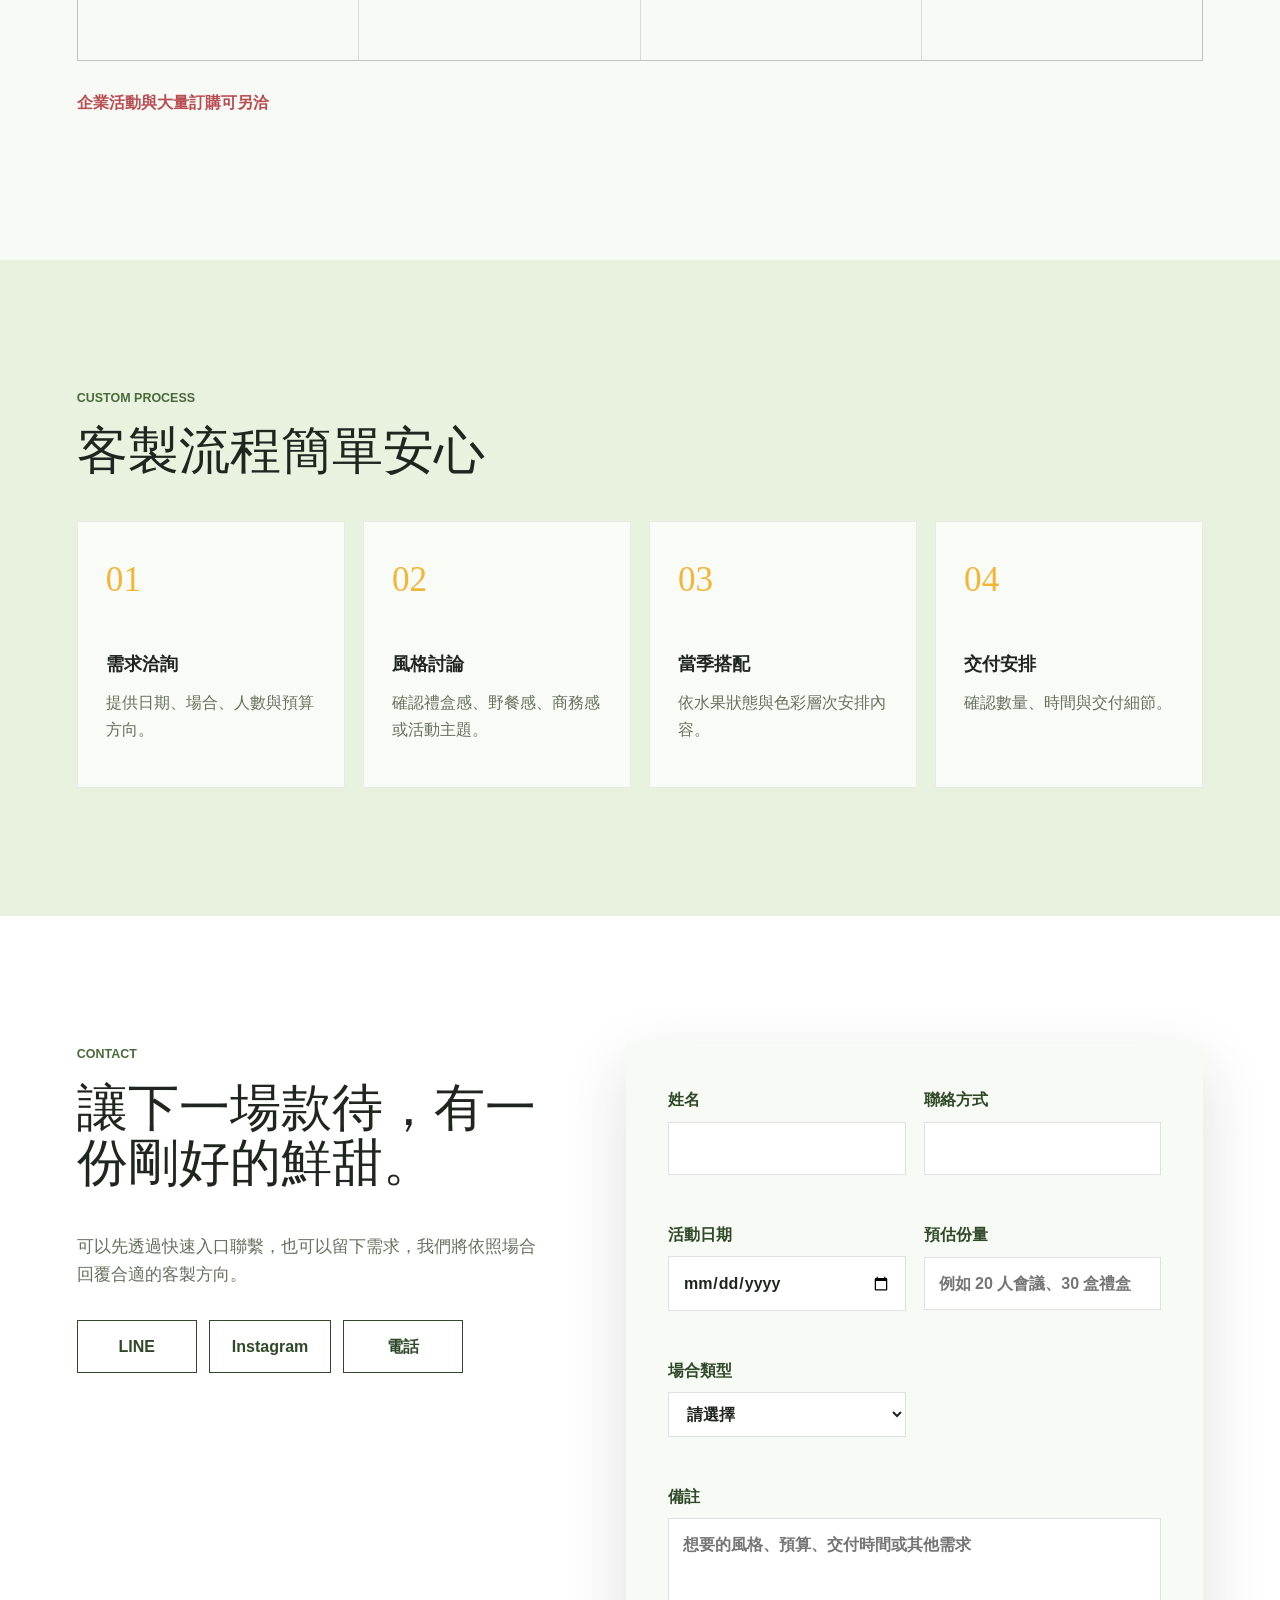
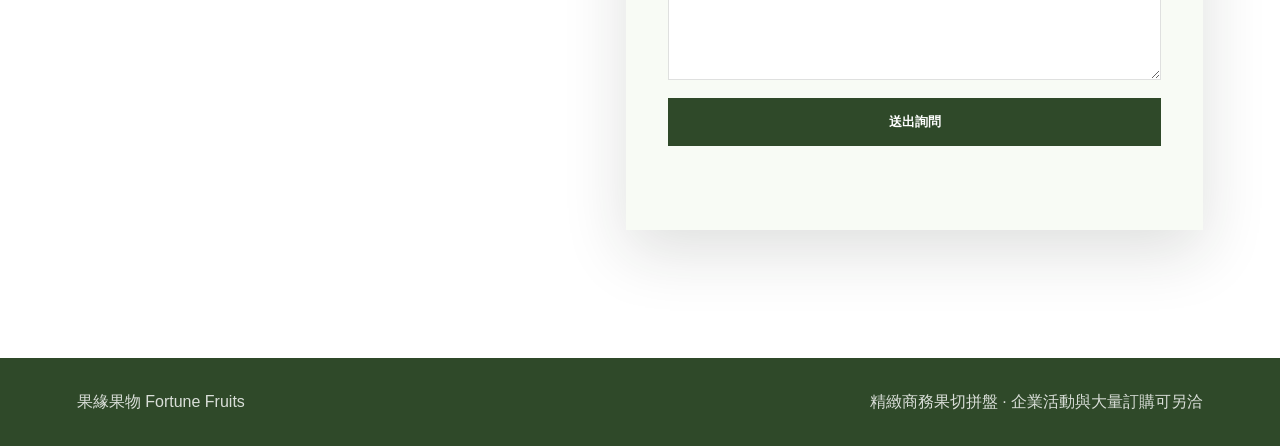
==== commit 73808ae0: "Merge branch 'codex/products-cart-checkout'" ====
--- a/index.html
+++ b/index.html
@@ -20,6 +20,7 @@
       <nav class="site-nav">
         <a href="#story">品牌</a>
         <a href="#gallery">作品</a>
+        <a href="products.html">商品</a>
         <a href="#process">流程</a>
         <a href="#contact">洽詢</a>
       </nav>
@@ -183,7 +184,7 @@
     </main>
 
     <footer class="site-footer">
-      <p>果緣 Fortune Fruits</p>
+      <p>果緣果物 Fortune Fruits</p>
       <p>精緻商務果切拼盤 · 企業活動與大量訂購可另洽</p>
     </footer>
   </body>
